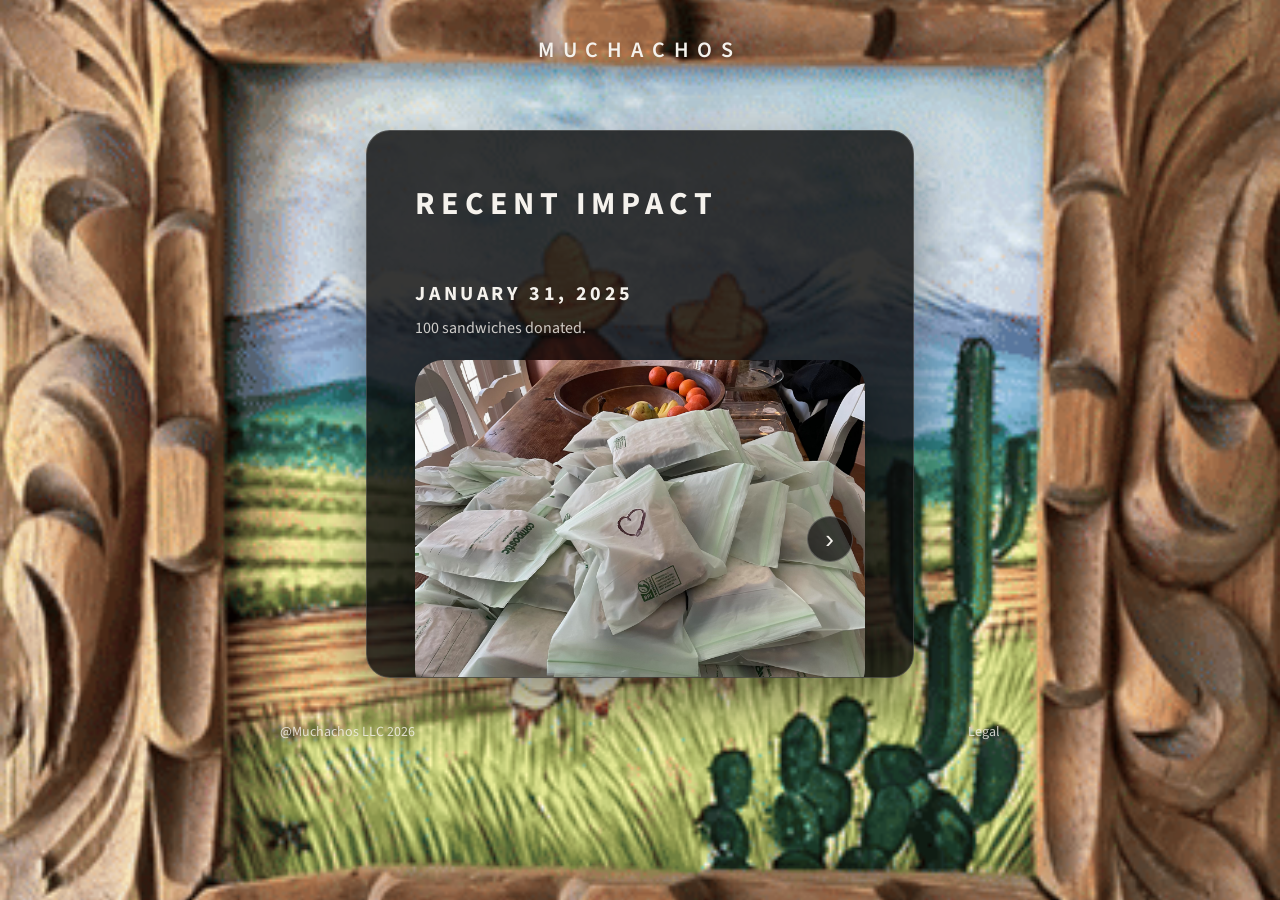
==== recent/index.html @ 5e4d5e7b "Update recent impact layout" ====
<!doctype html>
<html lang="en">
  <head>
    <meta charset="utf-8" />
    <meta name="viewport" content="width=device-width, initial-scale=1" />
    <title>Muchachos | Recent</title>
    <link rel="preconnect" href="https://fonts.googleapis.com" />
    <link rel="preconnect" href="https://fonts.gstatic.com" crossorigin />
    <link
      href="https://fonts.googleapis.com/css2?family=Source+Sans+3:wght@400;600;700&display=swap"
      rel="stylesheet"
    />
    <link rel="stylesheet" href="../styles.css" />
  </head>
  <body class="legal-page recent-page">
    <div class="page">
      <header class="site-header">
        <a class="site-title" href="../index.html">Muchachos</a>
      </header>

      <main class="content recent-content">
        <h1>Recent Impact</h1>

        <article class="recent-entry">
          <div class="recent-meta">
            <h2>January 31, 2025</h2>
            <p>100 sandwiches donated.</p>
          </div>

          <div
            class="recent-carousel"
            data-carousel
            role="region"
            aria-label="Impact photos from January 31, 2025"
          >
            <button class="carousel-btn prev" type="button" aria-label="Previous">
              &#8249;
            </button>

            <div class="carousel-viewport">
              <div class="carousel-track">
                <figure class="carousel-slide is-active">
                  <img
                    src="../public/recent/recent-01.png"
                    alt="Packaged sandwiches stacked on a dining table."
                    loading="lazy"
                  />
                </figure>
                <figure class="carousel-slide">
                  <img
                    src="../public/recent/recent-02.png"
                    alt="More packaged sandwiches piled on a dining table."
                    loading="lazy"
                  />
                </figure>
                <figure class="carousel-slide">
                  <img
                    src="../public/recent/recent-03.png"
                    alt="A kitchen with sandwiches being prepared."
                    loading="lazy"
                  />
                </figure>
                <figure class="carousel-slide">
                  <img
                    src="../public/recent/recent-04.png"
                    alt="A storage bin filled with packaged sandwiches."
                    loading="lazy"
                  />
                </figure>
              </div>
            </div>

            <button class="carousel-btn next" type="button" aria-label="Next">
              &#8250;
            </button>

            <div class="carousel-dots" role="tablist" aria-label="Slides">
              <button class="carousel-dot is-active" type="button" aria-label="Slide 1"></button>
              <button class="carousel-dot" type="button" aria-label="Slide 2"></button>
              <button class="carousel-dot" type="button" aria-label="Slide 3"></button>
              <button class="carousel-dot" type="button" aria-label="Slide 4"></button>
            </div>
          </div>
        </article>
      </main>

      <footer class="site-footer">
        <span class="footer-left">@Muchachos LLC 2026</span>
        <span></span>
        <a class="footer-right" href="../legal.html">Legal</a>
      </footer>
    </div>

    <script>
      const carousels = document.querySelectorAll("[data-carousel]");

      carousels.forEach((carousel) => {
        const track = carousel.querySelector(".carousel-track");
        const slides = Array.from(carousel.querySelectorAll(".carousel-slide"));
        const dots = Array.from(carousel.querySelectorAll(".carousel-dot"));
        const prev = carousel.querySelector(".carousel-btn.prev");
        const next = carousel.querySelector(".carousel-btn.next");
        let index = 0;

        const update = () => {
          track.style.transform = `translateX(-${index * 100}%)`;
          slides.forEach((slide, i) => {
            slide.classList.toggle("is-active", i === index);
            slide.setAttribute("aria-hidden", i === index ? "false" : "true");
          });
          dots.forEach((dot, i) => {
            dot.classList.toggle("is-active", i === index);
          });
        };

        const goTo = (nextIndex) => {
          index = (nextIndex + slides.length) % slides.length;
          update();
        };

        prev.addEventListener("click", () => goTo(index - 1));
        next.addEventListener("click", () => goTo(index + 1));
        dots.forEach((dot, dotIndex) => {
          dot.addEventListener("click", () => goTo(dotIndex));
        });

        update();
      });
    </script>
  </body>
</html>
---- styles.css ----
:root {
  --bg: #111111;
  --text: #f5f2ed;
  --text-muted: rgba(245, 242, 237, 0.82);
  --overlay: rgba(0, 0, 0, 0.28);
  --frame-ratio: 1 / 1;
  --frame-max: 720px;
  --frame-inset: 12%;
  --frame-inset-ratio: 0.12;
  --frame-size: min(84vw, var(--frame-max), calc(100vh - 160px));
  --overlay-scale: calc(1 - (var(--frame-inset-ratio) * 2));
  --overlay-size: calc(var(--frame-size) * var(--overlay-scale));
  --frame-radius: 10%;
  --card: rgba(10, 10, 10, 0.92);
  --border: rgba(245, 242, 237, 0.18);
}

* {
  box-sizing: border-box;
}

body {
  margin: 0;
  min-height: 100vh;
  display: flex;
  flex-direction: column;
  align-items: center;
  justify-content: center;
  background-image: url("public/background.gif");
  background-size: cover;
  background-position: center;
  background-repeat: no-repeat;
  color: var(--text);
  font-family: "Source Sans 3", "Noto Sans", sans-serif;
  overflow: hidden;
}

.legal-page {
  justify-content: flex-start;
  overflow: auto;
}

.site-header {
  position: fixed;
  top: clamp(16px, 3vw, 28px);
  left: 50%;
  transform: translateX(-50%);
  font-size: clamp(16px, 2.6vw, 22px);
  letter-spacing: 0.4em;
  text-transform: uppercase;
  color: var(--text);
  font-weight: 600;
  z-index: 2;
  text-align: center;
  pointer-events: auto;
  text-shadow: 0 1px 6px rgba(0, 0, 0, 0.35);
}

.site-header a {
  color: inherit;
  text-decoration: none;
  display: inline-flex;
  align-items: center;
  justify-content: center;
  padding: 6px 10px;
}

.frame-container {
  position: relative;
  display: flex;
  align-items: center;
  justify-content: center;
  width: var(--frame-size);
  aspect-ratio: var(--frame-ratio);
  max-height: var(--frame-size);
}

.frame-image {
  width: 100%;
  height: auto;
  display: block;
  pointer-events: none;
  user-select: none;
}

.image-mask {
  position: absolute;
  inset: var(--frame-inset);
  overflow: hidden;
  border-radius: var(--frame-radius);
  display: flex;
}

.inner-image {
  width: 100%;
  height: 100%;
  object-fit: cover;
  display: block;
}

.text-overlay {
  position: absolute;
  inset: 0;
  display: flex;
  flex-direction: column;
  justify-content: center;
  align-items: center;
  padding: clamp(28px, 5vw, 48px);
  text-align: center;
  background: var(--overlay);
  backdrop-filter: blur(2px);
  gap: clamp(6px, 1.8vw, 12px);
}

.text-overlay h1 {
  margin: 0;
  font-size: clamp(20px, 3.2vw, 32px);
  font-weight: 700;
  color: var(--text);
  text-shadow: 0 1px 6px rgba(0, 0, 0, 0.35);
}

.text-overlay p {
  margin: 0;
  font-size: clamp(13px, 2.1vw, 17px);
  line-height: 1.5;
  color: var(--text-muted);
  text-shadow: 0 1px 6px rgba(0, 0, 0, 0.3);
}

.text-overlay .cta {
  font-weight: 600;
  color: var(--text);
  text-shadow: 0 1px 6px rgba(0, 0, 0, 0.35);
}

.contact-button {
  margin-top: 8px;
  padding: 12px 30px;
  border-radius: 999px;
  background: var(--text);
  color: #14110c;
  font-size: clamp(14px, 2.2vw, 18px);
  font-weight: 700;
  text-decoration: none;
  text-transform: uppercase;
  letter-spacing: 0.2em;
  transition: transform 0.2s ease, box-shadow 0.2s ease;
  box-shadow: 0 16px 30px rgba(0, 0, 0, 0.32);
}

.contact-button:hover,
.contact-button:focus-visible {
  transform: translateY(-2px);
  box-shadow: 0 20px 36px rgba(0, 0, 0, 0.4);
}

.recent-link {
  margin-top: 10px;
  font-size: clamp(12px, 1.9vw, 14px);
  letter-spacing: 0.08em;
  color: var(--text);
  text-decoration: none;
  text-underline-offset: 4px;
  opacity: 0.85;
  transition: opacity 0.2s ease, transform 0.2s ease;
  display: inline-flex;
  align-items: center;
  gap: 6px;
}

.recent-link:hover,
.recent-link:focus-visible {
  opacity: 1;
  text-decoration: underline;
  transform: translateY(-1px);
}

.site-footer {
  display: flex;
  justify-content: space-between;
  width: var(--frame-size);
  padding: 24px 0 28px;
  font-size: 14px;
  color: var(--text-muted);
  text-shadow: 0 1px 6px rgba(0, 0, 0, 0.35);
}

.site-footer.impact-footer {
  flex-direction: column;
  align-items: stretch;
  gap: 18px;
}

.footer-meta {
  display: flex;
  align-items: center;
  justify-content: space-between;
  gap: 12px;
}

.impact {
  display: grid;
  gap: 12px;
}

.impact-title {
  margin: 0;
  font-size: 12px;
  text-transform: uppercase;
  letter-spacing: 0.32em;
  color: var(--text);
}

.impact-list {
  list-style: none;
  margin: 0;
  padding: 0;
  display: grid;
  gap: 16px;
}

.impact-item {
  border: 1px solid var(--border);
  border-radius: 18px;
  padding: 14px;
  background: rgba(12, 12, 12, 0.7);
  box-shadow: 0 18px 38px rgba(0, 0, 0, 0.35);
}

.impact-meta {
  display: flex;
  flex-direction: column;
  gap: 6px;
  margin-bottom: 12px;
}

.impact-date {
  font-size: 12px;
  text-transform: uppercase;
  letter-spacing: 0.18em;
  color: var(--text-muted);
}

.impact-description {
  font-size: 15px;
  color: var(--text);
}

.impact-carousel {
  overflow-x: auto;
  scroll-snap-type: x mandatory;
  -webkit-overflow-scrolling: touch;
}

.impact-track {
  display: grid;
  grid-auto-flow: column;
  grid-auto-columns: clamp(200px, 38vw, 320px);
  gap: 12px;
  padding-bottom: 4px;
}

.impact-track img {
  width: 100%;
  height: 100%;
  aspect-ratio: 4 / 3;
  object-fit: cover;
  border-radius: 14px;
  border: 1px solid rgba(255, 255, 255, 0.12);
  scroll-snap-align: start;
  box-shadow: 0 12px 24px rgba(0, 0, 0, 0.35);
}

.footer-right {
  color: inherit;
}

.site-footer a.footer-right {
  text-decoration: none;
  text-underline-offset: 4px;
}

.site-footer a.footer-right:hover,
.site-footer a.footer-right:focus-visible {
  text-decoration: underline;
}

.modal {
  position: fixed;
  inset: 0;
  display: flex;
  align-items: center;
  justify-content: center;
  opacity: 0;
  pointer-events: none;
  transition: opacity 0.2s ease;
  z-index: 4;
}

.modal:target {
  opacity: 1;
  pointer-events: auto;
}

.modal-backdrop {
  position: absolute;
  inset: 0;
  background: rgba(0, 0, 0, 0.65);
}

.modal-card {
  position: relative;
  width: min(92vw, 520px);
  background: var(--card);
  border: 1px solid var(--border);
  border-radius: 20px;
  padding: clamp(20px, 4vw, 32px);
  box-shadow: 0 30px 70px rgba(0, 0, 0, 0.45);
  z-index: 1;
}

.modal-header {
  display: flex;
  align-items: center;
  justify-content: space-between;
  gap: 16px;
  margin-bottom: 18px;
}

.modal-header h2 {
  margin: 0;
  font-size: clamp(20px, 3vw, 26px);
  letter-spacing: 0.08em;
  text-transform: uppercase;
}

.modal-close {
  font-size: 28px;
  text-decoration: none;
  color: var(--text);
  line-height: 1;
}

.contact-form {
  display: grid;
  gap: 14px;
}

.contact-form label {
  display: grid;
  gap: 6px;
  font-size: 13px;
  letter-spacing: 0.08em;
  text-transform: uppercase;
  color: var(--text-muted);
}

.contact-form input,
.contact-form textarea {
  width: 100%;
  border-radius: 12px;
  border: 1px solid var(--border);
  background: rgba(255, 255, 255, 0.04);
  color: var(--text);
  padding: 10px 12px;
  font-size: 15px;
  font-family: inherit;
}

.contact-form textarea {
  resize: vertical;
}

.contact-form button {
  margin-top: 6px;
  padding: 12px 18px;
  border-radius: 999px;
  border: none;
  background: var(--text);
  color: #14110c;
  font-size: 14px;
  font-weight: 700;
  text-transform: uppercase;
  letter-spacing: 0.18em;
  cursor: pointer;
}

@media (max-width: 640px) {
  :root {
    --frame-size: min(92vw, calc(100vh - 140px));
  }

  .frame-container {
    width: var(--frame-size);
  }

  .site-footer {
    width: var(--frame-size);
  }
}

@media (max-height: 760px) {
  .text-overlay {
    padding: clamp(20px, 4vw, 32px);
  }

  .text-overlay h1 {
    font-size: clamp(18px, 3vw, 28px);
  }

  .text-overlay p {
    font-size: clamp(12px, 2vw, 16px);
    line-height: 1.4;
  }

  .contact-button {
    padding: 10px 24px;
    font-size: clamp(13px, 2vw, 16px);
    letter-spacing: 0.16em;
  }
}

@media (max-width: 360px), (max-height: 600px) {
  :root {
    --frame-size: min(94vw, var(--frame-max), calc(100vh - 120px));
    --frame-inset: 10%;
    --frame-inset-ratio: 0.1;
  }

  .site-header {
    letter-spacing: 0.28em;
    font-size: 14px;
  }

  .text-overlay {
    gap: 4px;
    padding: 14px;
  }

  .text-overlay h1 {
    font-size: 17px;
  }

  .text-overlay p {
    font-size: 11px;
    line-height: 1.3;
  }

  .contact-button {
    padding: 8px 16px;
    font-size: 11px;
    letter-spacing: 0.1em;
  }

  .recent-link {
    font-size: 11px;
  }

  .recent-page .content {
    padding: 14px;
  }

  .site-footer {
    font-size: 11px;
    padding: 12px 0 16px;
  }
}

.bg {
  position: fixed;
  inset: 0;
  background-image: url("public/background.gif");
  background-size: cover;
  background-position: center;
  filter: blur(2px) saturate(0.85);
  transform: scale(1.02);
  z-index: -2;
}

.page {
  position: relative;
  min-height: 100vh;
  width: min(92vw, 960px);
  margin: 0 auto;
  padding: clamp(28px, 6vw, 48px) 0 clamp(44px, 10vw, 84px);
  z-index: 0;
}

.page .site-footer {
  width: 100%;
}

.site-title {
  margin: 0 0 12px;
  text-align: center;
  letter-spacing: 0.4em;
  text-transform: uppercase;
  font-size: clamp(16px, 2.6vw, 22px);
  color: var(--text);
  text-decoration: none;
  text-shadow: 0 1px 6px rgba(0, 0, 0, 0.35);
}

.content {
  background: rgba(12, 12, 12, 0.82);
  border: 1px solid var(--border);
  border-radius: 24px;
  padding: clamp(22px, 5vw, 40px);
  box-shadow: 0 24px 60px rgba(0, 0, 0, 0.45);
  line-height: 1.6;
  margin-bottom: clamp(18px, 5vw, 32px);
}

.content h1 {
  margin-top: 0;
  text-transform: uppercase;
  letter-spacing: 0.18em;
}

.content p {
  color: var(--text-muted);
  text-shadow: 0 1px 6px rgba(0, 0, 0, 0.25);
}

.recent-content {
  display: grid;
  gap: 26px;
}

.recent-page {
  justify-content: center;
  overflow: hidden;
}

.recent-page .page {
  width: var(--frame-size);
  min-height: auto;
  padding: 0;
  margin: 0;
  display: flex;
  flex-direction: column;
  align-items: center;
  gap: 20px;
}

.recent-page .content {
  width: var(--overlay-size);
  height: var(--overlay-size);
  margin-bottom: 0;
  padding: clamp(28px, 5vw, 48px);
  overflow: hidden;
  display: flex;
  flex-direction: column;
}

.recent-entry {
  display: grid;
  gap: 18px;
}

.recent-meta {
  display: grid;
  gap: 6px;
}

.recent-meta h2 {
  margin: 0;
  font-size: clamp(16px, 2.4vw, 20px);
  letter-spacing: 0.18em;
  text-transform: uppercase;
  color: var(--text);
}

.recent-meta p {
  margin: 0;
  color: var(--text-muted);
}

.recent-carousel {
  position: relative;
  display: grid;
  justify-items: center;
  gap: 14px;
}

.carousel-viewport {
  width: 100%;
  overflow: hidden;
  border-radius: 28px;
  background: rgba(0, 0, 0, 0.25);
  box-shadow: 0 24px 50px rgba(0, 0, 0, 0.4);
}

.carousel-track {
  display: grid;
  grid-auto-flow: column;
  grid-auto-columns: 100%;
  transition: transform 0.35s ease;
}

.carousel-slide {
  margin: 0;
}

.carousel-slide img {
  width: 100%;
  height: 100%;
  aspect-ratio: 4 / 3;
  object-fit: cover;
  display: block;
}

.carousel-btn {
  position: absolute;
  top: 50%;
  transform: translateY(-50%);
  width: 46px;
  height: 46px;
  border-radius: 50%;
  border: 1px solid rgba(255, 255, 255, 0.22);
  background: rgba(10, 10, 10, 0.7);
  color: var(--text);
  font-size: 26px;
  line-height: 1;
  cursor: pointer;
  display: grid;
  place-items: center;
  transition: transform 0.2s ease, background 0.2s ease;
}

.carousel-btn:hover,
.carousel-btn:focus-visible {
  transform: translateY(-50%) scale(1.04);
  background: rgba(10, 10, 10, 0.85);
}

.carousel-btn.prev {
  left: 12px;
}

.carousel-btn.next {
  right: 12px;
}

.carousel-dots {
  display: flex;
  align-items: center;
  justify-content: center;
  gap: 8px;
}

.carousel-dot {
  width: 8px;
  height: 8px;
  border-radius: 999px;
  border: none;
  background: rgba(245, 242, 237, 0.35);
  cursor: pointer;
  padding: 0;
}

.carousel-dot.is-active {
  background: var(--text);
}

.content strong {
  color: var(--text);
}

.footer-link {
  color: var(--text);
  text-decoration: none;
}

@media (max-height: 520px) {
  :root {
    --frame-size: min(94vw, var(--frame-max), calc(100vh - 80px));
    --frame-inset: 8%;
    --frame-inset-ratio: 0.08;
  }

  .site-header {
    top: 10px;
    font-size: 14px;
    letter-spacing: 0.28em;
  }

  .text-overlay {
    padding: 14px;
    gap: 4px;
  }

  .text-overlay h1 {
    font-size: 16px;
  }

  .text-overlay p {
    font-size: 11px;
    line-height: 1.3;
  }

  .contact-button {
    padding: 8px 18px;
    font-size: 11px;
    letter-spacing: 0.12em;
  }

  .recent-link {
    font-size: 11px;
  }

  .site-footer {
    padding: 12px 0 16px;
    font-size: 11px;
  }

  .recent-page .content {
    padding: 16px;
  }

  .recent-meta h2 {
    font-size: 13px;
    letter-spacing: 0.12em;
  }

  .carousel-viewport {
    border-radius: 18px;
  }

  .carousel-btn {
    width: 36px;
    height: 36px;
    font-size: 20px;
  }
}

@media (max-width: 720px) {
  .page {
    width: min(92vw, 720px);
    padding: clamp(20px, 6vw, 36px) 0;
  }

  .content {
    border-radius: 18px;
    padding: clamp(18px, 5vw, 28px);
  }

  .content h1 {
    font-size: clamp(20px, 6vw, 28px);
    letter-spacing: 0.12em;
  }

  .site-footer {
    flex-direction: column;
    align-items: center;
    gap: 8px;
  }

  .site-footer.impact-footer {
    align-items: stretch;
    gap: 16px;
  }

  .footer-meta {
    flex-direction: column;
  }
}
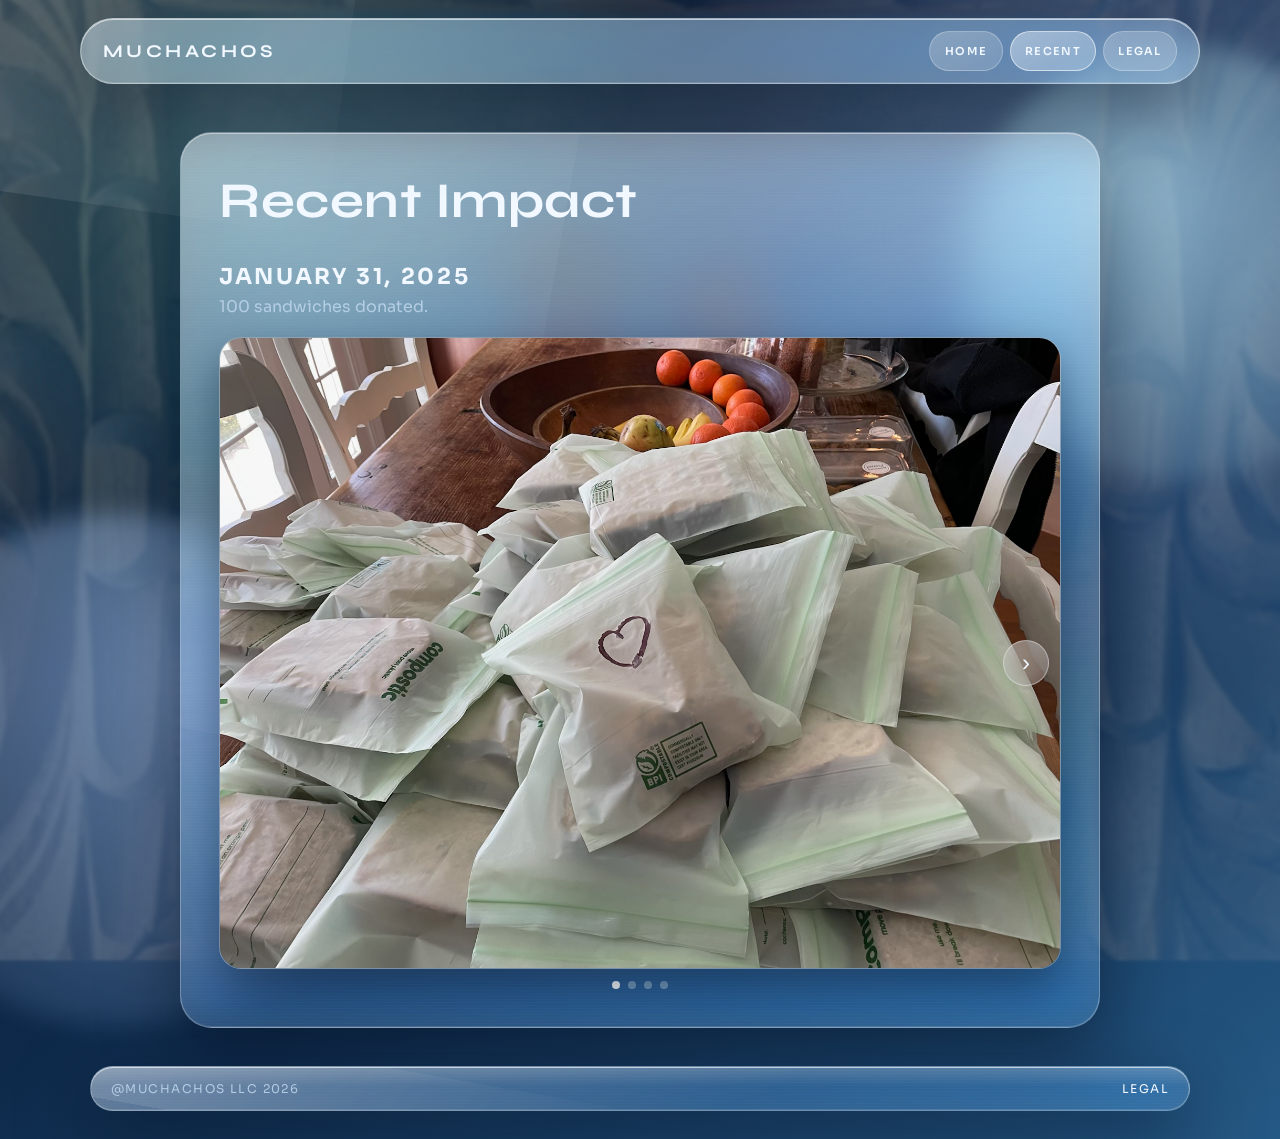
==== commit 79abda3e: "Refine liquid glass UI with mobile polish and interaction effects" ====
--- a/recent/index.html
+++ b/recent/index.html
@@ -7,18 +7,25 @@
     <link rel="preconnect" href="https://fonts.googleapis.com" />
     <link rel="preconnect" href="https://fonts.gstatic.com" crossorigin />
     <link
-      href="https://fonts.googleapis.com/css2?family=Source+Sans+3:wght@400;600;700&display=swap"
+      href="https://fonts.googleapis.com/css2?family=Sora:wght@400;500;600;700&family=Syne:wght@500;700;800&display=swap"
       rel="stylesheet"
     />
     <link rel="stylesheet" href="../styles.css" />
   </head>
-  <body class="legal-page recent-page">
-    <div class="page">
-      <header class="site-header">
-        <a class="site-title" href="../index.html">Muchachos</a>
-      </header>
+  <body class="recent-page">
+    <div class="bg" aria-hidden="true"></div>
 
-      <main class="content recent-content">
+    <header class="site-header" aria-label="Primary navigation">
+      <a class="brand" href="../index.html">Muchachos</a>
+      <nav class="nav-links" aria-label="Site links">
+        <a href="../index.html">Home</a>
+        <a href="./" aria-current="page">Recent</a>
+        <a href="../legal.html">Legal</a>
+      </nav>
+    </header>
+
+    <main class="page recent-shell">
+      <section class="glass-panel content-panel recent-content" data-reveal>
         <h1>Recent Impact</h1>
 
         <article class="recent-entry">
@@ -37,7 +44,7 @@
               &#8249;
             </button>
 
-            <div class="carousel-viewport">
+            <div class="carousel-viewport" tabindex="0" aria-label="Recent impact photos" data-tilt>
               <div class="carousel-track">
                 <figure class="carousel-slide is-active">
                   <img
@@ -82,24 +89,27 @@
             </div>
           </div>
         </article>
-      </main>
+      </section>
+    </main>
 
-      <footer class="site-footer">
-        <span class="footer-left">@Muchachos LLC 2026</span>
-        <span></span>
-        <a class="footer-right" href="../legal.html">Legal</a>
-      </footer>
-    </div>
+    <footer class="site-footer glass-panel" data-reveal>
+      <span class="footer-left">@Muchachos LLC 2026</span>
+      <a class="footer-right" href="../legal.html">Legal</a>
+    </footer>
 
+    <script src="../app.js" defer></script>
     <script>
       const carousels = document.querySelectorAll("[data-carousel]");
 
       carousels.forEach((carousel) => {
         const track = carousel.querySelector(".carousel-track");
+        const viewport = carousel.querySelector(".carousel-viewport");
         const slides = Array.from(carousel.querySelectorAll(".carousel-slide"));
         const dots = Array.from(carousel.querySelectorAll(".carousel-dot"));
         const prev = carousel.querySelector(".carousel-btn.prev");
         const next = carousel.querySelector(".carousel-btn.next");
+        let pointerStartX = 0;
+        let pointerDeltaX = 0;
         let index = 0;
 
         const update = () => {
@@ -110,6 +120,7 @@
           });
           dots.forEach((dot, i) => {
             dot.classList.toggle("is-active", i === index);
+            dot.setAttribute("aria-current", i === index ? "true" : "false");
           });
         };
 
@@ -124,6 +135,42 @@
           dot.addEventListener("click", () => goTo(dotIndex));
         });
 
+        viewport.addEventListener("keydown", (event) => {
+          if (event.key === "ArrowLeft") {
+            event.preventDefault();
+            goTo(index - 1);
+          } else if (event.key === "ArrowRight") {
+            event.preventDefault();
+            goTo(index + 1);
+          }
+        });
+
+        viewport.addEventListener("pointerdown", (event) => {
+          pointerStartX = event.clientX;
+          pointerDeltaX = 0;
+          viewport.setPointerCapture(event.pointerId);
+        });
+
+        viewport.addEventListener("pointermove", (event) => {
+          pointerDeltaX = event.clientX - pointerStartX;
+        });
+
+        viewport.addEventListener("pointerup", (event) => {
+          if (viewport.hasPointerCapture(event.pointerId)) {
+            viewport.releasePointerCapture(event.pointerId);
+          }
+          if (Math.abs(pointerDeltaX) < 36) return;
+          if (pointerDeltaX > 0) {
+            goTo(index - 1);
+          } else {
+            goTo(index + 1);
+          }
+        });
+
+        viewport.addEventListener("pointercancel", () => {
+          pointerDeltaX = 0;
+        });
+
         update();
       });
     </script>
--- a/styles.css
+++ b/styles.css
@@ -1,602 +1,557 @@
 :root {
-  --bg: #111111;
-  --text: #f5f2ed;
-  --text-muted: rgba(245, 242, 237, 0.82);
-  --overlay: rgba(0, 0, 0, 0.28);
-  --frame-ratio: 1 / 1;
-  --frame-max: 720px;
-  --frame-inset: 12%;
-  --frame-inset-ratio: 0.12;
-  --frame-size: min(84vw, var(--frame-max), calc(100vh - 160px));
-  --overlay-scale: calc(1 - (var(--frame-inset-ratio) * 2));
-  --overlay-size: calc(var(--frame-size) * var(--overlay-scale));
-  --frame-radius: 10%;
-  --card: rgba(10, 10, 10, 0.92);
-  --border: rgba(245, 242, 237, 0.18);
-}
-
-* {
+  --bg-deep: #040f22;
+  --bg-mid: #0a1e3f;
+  --bg-soft: #1f4b7e;
+  --text: #f2f8ff;
+  --text-muted: rgba(224, 239, 255, 0.9);
+  --text-soft: rgba(189, 212, 234, 0.9);
+  --line-soft: rgba(255, 255, 255, 0.27);
+  --line-strong: rgba(255, 255, 255, 0.42);
+  --glass-fill: rgba(184, 219, 255, 0.14);
+  --glass-fill-strong: rgba(203, 232, 255, 0.25);
+  --glass-shadow: 0 24px 72px rgba(1, 8, 24, 0.5);
+  --glass-inset: inset 0 1px 0 rgba(255, 255, 255, 0.62), inset 0 -1px 0 rgba(255, 255, 255, 0.12);
+  --blur: 26px;
+  --radius-xl: 32px;
+  --radius-lg: 22px;
+  --radius-md: 14px;
+  --safe-top: max(env(safe-area-inset-top), 0px);
+  --safe-bottom: max(env(safe-area-inset-bottom), 0px);
+  --header-width: min(95vw, 1120px);
+  --page-width: min(95vw, 1100px);
+  --scroll-progress: 0;
+}
+
+*,
+*::before,
+*::after {
   box-sizing: border-box;
+}
+
+html,
+body {
+  min-height: 100%;
 }
 
 body {
   margin: 0;
-  min-height: 100vh;
+  position: relative;
+  overflow-x: hidden;
+  color: var(--text);
+  font-family: "Sora", "Avenir Next", "Segoe UI", sans-serif;
+  background:
+    radial-gradient(circle at 15% 12%, rgba(121, 193, 255, 0.33), transparent 35%),
+    radial-gradient(circle at 83% 12%, rgba(113, 235, 219, 0.26), transparent 30%),
+    radial-gradient(circle at 53% 90%, rgba(112, 132, 255, 0.26), transparent 42%),
+    linear-gradient(140deg, var(--bg-deep), var(--bg-mid) 58%, var(--bg-soft));
+}
+
+body.home-page,
+body.legal-page,
+body.recent-page {
   display: flex;
   flex-direction: column;
   align-items: center;
-  justify-content: center;
+}
+
+body.legal-page {
+  background:
+    radial-gradient(circle at 20% 10%, rgba(120, 203, 255, 0.27), transparent 34%),
+    radial-gradient(circle at 84% 84%, rgba(129, 154, 255, 0.22), transparent 40%),
+    linear-gradient(145deg, #071025, #102a4c 56%, #2a4f7d);
+}
+
+body.recent-page {
+  background:
+    radial-gradient(circle at 18% 14%, rgba(109, 229, 212, 0.25), transparent 36%),
+    radial-gradient(circle at 88% 16%, rgba(141, 190, 255, 0.33), transparent 34%),
+    linear-gradient(146deg, #031024, #0e2a4b 54%, #255985);
+}
+
+body::before,
+body::after {
+  content: "";
+  position: fixed;
+  border-radius: 50%;
+  pointer-events: none;
+  z-index: -4;
+  filter: blur(12px);
+}
+
+body::before {
+  width: clamp(240px, 34vw, 480px);
+  height: clamp(240px, 34vw, 480px);
+  right: -9vw;
+  top: 5vh;
+  background: radial-gradient(circle at 35% 35%, rgba(194, 243, 255, 0.57), rgba(83, 166, 255, 0));
+  animation: orb-float-a 15s ease-in-out infinite;
+}
+
+body::after {
+  width: clamp(280px, 40vw, 560px);
+  height: clamp(280px, 40vw, 560px);
+  left: -11vw;
+  bottom: -14vh;
+  background: radial-gradient(circle at 62% 30%, rgba(169, 206, 255, 0.53), rgba(94, 137, 255, 0));
+  animation: orb-float-b 19s ease-in-out infinite;
+}
+
+.bg {
+  position: fixed;
+  inset: -4%;
   background-image: url("public/background.gif");
   background-size: cover;
   background-position: center;
-  background-repeat: no-repeat;
-  color: var(--text);
-  font-family: "Source Sans 3", "Noto Sans", sans-serif;
-  overflow: hidden;
-}
-
-.legal-page {
-  justify-content: flex-start;
-  overflow: auto;
+  opacity: 0.18;
+  mix-blend-mode: screen;
+  filter: saturate(1.1) contrast(1.04) blur(1px);
+  transform: scale(1.05);
+  z-index: -5;
 }
 
 .site-header {
   position: fixed;
-  top: clamp(16px, 3vw, 28px);
+  top: calc(var(--safe-top) + clamp(8px, 2.2vw, 18px));
   left: 50%;
   transform: translateX(-50%);
-  font-size: clamp(16px, 2.6vw, 22px);
-  letter-spacing: 0.4em;
+  width: var(--header-width);
+  display: flex;
+  align-items: center;
+  justify-content: space-between;
+  gap: clamp(8px, 1.8vw, 14px);
+  padding: clamp(8px, 1.5vw, 12px) clamp(11px, 1.9vw, 22px);
+  border-radius: 999px;
+  border: 1px solid var(--line-strong);
+  background:
+    linear-gradient(145deg, rgba(255, 255, 255, 0.32), rgba(255, 255, 255, 0.12)),
+    var(--glass-fill);
+  box-shadow: var(--glass-shadow), var(--glass-inset);
+  backdrop-filter: blur(calc(var(--blur) + 3px)) saturate(180%);
+  -webkit-backdrop-filter: blur(calc(var(--blur) + 3px)) saturate(180%);
+  z-index: 80;
+  isolation: isolate;
+  transition: box-shadow 0.35s ease, transform 0.35s ease, background 0.35s ease, border-color 0.35s ease;
+}
+
+.site-header.is-scrolled {
+  border-color: rgba(255, 255, 255, 0.5);
+  background:
+    linear-gradient(145deg, rgba(255, 255, 255, 0.39), rgba(255, 255, 255, 0.14)),
+    rgba(169, 211, 255, 0.2);
+  box-shadow: 0 26px 70px rgba(2, 8, 24, 0.56), var(--glass-inset);
+  transform: translateX(-50%) translateY(-1px) scale(0.996);
+}
+
+.site-header::after {
+  content: "";
+  position: absolute;
+  inset: -140% 58% -140% -42%;
+  background: linear-gradient(120deg, rgba(255, 255, 255, 0.58), rgba(255, 255, 255, 0));
+  pointer-events: none;
+  opacity: 0.55;
+  z-index: 0;
+  transform: translateX(calc((var(--scroll-progress) - 0.5) * 44%)) rotate(8deg);
+  will-change: transform;
+}
+
+.site-header > * {
+  position: relative;
+  z-index: 1;
+}
+
+.brand {
+  color: var(--text);
+  text-decoration: none;
   text-transform: uppercase;
+  font-family: "Syne", "Sora", sans-serif;
+  font-size: clamp(13px, 2vw, 18px);
+  font-weight: 700;
+  letter-spacing: 0.19em;
+  white-space: nowrap;
+}
+
+.nav-links {
+  display: flex;
+  align-items: center;
+  gap: 7px;
+  flex-wrap: nowrap;
+}
+
+.nav-links a {
   color: var(--text);
+  text-decoration: none;
+  text-transform: uppercase;
+  letter-spacing: 0.12em;
+  font-size: 11px;
   font-weight: 600;
-  z-index: 2;
-  text-align: center;
-  pointer-events: auto;
-  text-shadow: 0 1px 6px rgba(0, 0, 0, 0.35);
-}
-
-.site-header a {
-  color: inherit;
-  text-decoration: none;
+  min-height: 40px;
+  min-width: 74px;
   display: inline-flex;
   align-items: center;
   justify-content: center;
-  padding: 6px 10px;
-}
-
-.frame-container {
+  padding: 0 14px;
+  border-radius: 999px;
+  border: 1px solid rgba(255, 255, 255, 0.26);
+  background:
+    linear-gradient(150deg, rgba(255, 255, 255, 0.18), rgba(255, 255, 255, 0.06)),
+    rgba(255, 255, 255, 0.08);
+  transition: transform 0.24s ease, border-color 0.24s ease, background 0.24s ease;
+}
+
+.nav-links a[aria-current="page"] {
+  border-color: rgba(255, 255, 255, 0.54);
+  background:
+    linear-gradient(150deg, rgba(255, 255, 255, 0.34), rgba(255, 255, 255, 0.11)),
+    rgba(201, 226, 255, 0.18);
+}
+
+.nav-links a:hover,
+.nav-links a:focus-visible {
+  transform: translateY(-1px);
+  border-color: rgba(255, 255, 255, 0.44);
+  background:
+    linear-gradient(150deg, rgba(255, 255, 255, 0.3), rgba(255, 255, 255, 0.09)),
+    rgba(192, 223, 255, 0.16);
+}
+
+.page {
+  width: var(--page-width);
+  padding: calc(var(--safe-top) + clamp(92px, 12.6vw, 132px)) 0 clamp(20px, 4vw, 38px);
+}
+
+.home-shell,
+.legal-shell,
+.recent-shell {
+  display: flex;
+  justify-content: center;
+}
+
+.glass-panel {
   position: relative;
+  overflow: hidden;
+  border-radius: var(--radius-xl);
+  border: 1px solid var(--line-soft);
+  background:
+    linear-gradient(157deg, rgba(255, 255, 255, 0.31), rgba(255, 255, 255, 0.06) 61%),
+    var(--glass-fill);
+  box-shadow: var(--glass-shadow), var(--glass-inset);
+  backdrop-filter: blur(var(--blur)) saturate(174%);
+  -webkit-backdrop-filter: blur(var(--blur)) saturate(174%);
+}
+
+.glass-panel::before {
+  content: "";
+  position: absolute;
+  inset: 0;
+  pointer-events: none;
+  background:
+    linear-gradient(180deg, rgba(255, 255, 255, 0.34), rgba(255, 255, 255, 0) 44%),
+    repeating-linear-gradient(
+      0deg,
+      rgba(255, 255, 255, 0.03) 0px,
+      rgba(255, 255, 255, 0.03) 1px,
+      rgba(255, 255, 255, 0) 1px,
+      rgba(255, 255, 255, 0) 3px
+    );
+  mix-blend-mode: soft-light;
+  opacity: 0.56;
+  z-index: 0;
+}
+
+.glass-panel::after {
+  content: "";
+  position: absolute;
+  inset: -120% 42% auto -38%;
+  height: 185%;
+  background: linear-gradient(120deg, rgba(255, 255, 255, 0.46), rgba(255, 255, 255, 0));
+  transform: translateX(calc((var(--scroll-progress) - 0.5) * 22%)) rotate(10deg);
+  pointer-events: none;
+  opacity: 0.48;
+  z-index: 0;
+  will-change: transform;
+}
+
+.glass-panel > * {
+  position: relative;
+  z-index: 1;
+}
+
+.hero-panel {
+  width: 100%;
+  padding: clamp(22px, 3.6vw, 42px);
+  display: grid;
+  grid-template-columns: 1.05fr 0.95fr;
+  gap: clamp(18px, 3.6vw, 40px);
+}
+
+.hero-copy {
+  display: grid;
+  align-content: center;
+  gap: 12px;
+}
+
+.eyebrow {
+  margin: 0;
+  color: var(--text-soft);
+  font-size: 12px;
+  text-transform: uppercase;
+  letter-spacing: 0.2em;
+}
+
+.hero-copy h1 {
+  margin: 0;
+  font-family: "Syne", "Sora", sans-serif;
+  font-size: clamp(34px, 7vw, 68px);
+  line-height: 0.93;
+  letter-spacing: -0.03em;
+}
+
+.hero-copy p {
+  margin: 0;
+  color: var(--text-muted);
+  font-size: clamp(14px, 1.78vw, 17px);
+  line-height: 1.58;
+  max-width: 57ch;
+}
+
+.hero-stats {
+  list-style: none;
+  margin: 6px 0 0;
+  padding: 0;
+  display: grid;
+  gap: 8px;
+  grid-template-columns: repeat(3, minmax(0, 1fr));
+}
+
+.hero-stats li {
+  min-height: 76px;
+  border-radius: var(--radius-md);
+  border: 1px solid rgba(255, 255, 255, 0.28);
+  background:
+    linear-gradient(152deg, rgba(255, 255, 255, 0.22), rgba(255, 255, 255, 0.06)),
+    rgba(175, 210, 248, 0.12);
+  padding: 11px;
+  display: grid;
+  gap: 4px;
+  align-content: center;
+}
+
+.hero-stats strong {
+  text-transform: uppercase;
+  letter-spacing: 0.08em;
+  font-size: clamp(12px, 1.45vw, 15px);
+}
+
+.hero-stats span {
+  color: var(--text-soft);
+  font-size: 11px;
+  line-height: 1.4;
+}
+
+.hero-actions {
+  margin-top: 8px;
   display: flex;
+  flex-wrap: wrap;
+  gap: 10px;
+}
+
+.btn-primary,
+.btn-secondary {
+  min-height: 44px;
+  padding: 0 18px;
+  border-radius: 999px;
+  display: inline-flex;
   align-items: center;
   justify-content: center;
-  width: var(--frame-size);
-  aspect-ratio: var(--frame-ratio);
-  max-height: var(--frame-size);
-}
-
-.frame-image {
-  width: 100%;
-  height: auto;
-  display: block;
-  pointer-events: none;
-  user-select: none;
-}
-
-.image-mask {
+  text-decoration: none;
+  text-transform: uppercase;
+  letter-spacing: 0.13em;
+  font-size: 12px;
+  font-weight: 600;
+  transition: transform 0.24s ease, box-shadow 0.24s ease, background 0.24s ease;
+}
+
+.btn-primary {
+  color: #031022;
+  background: linear-gradient(142deg, #f4fbff, #cce8ff);
+  box-shadow: 0 12px 24px rgba(159, 217, 255, 0.4);
+}
+
+.btn-secondary {
+  color: var(--text);
+  border: 1px solid rgba(255, 255, 255, 0.35);
+  background:
+    linear-gradient(152deg, rgba(255, 255, 255, 0.24), rgba(255, 255, 255, 0.08)),
+    rgba(174, 212, 255, 0.11);
+}
+
+.btn-primary:hover,
+.btn-primary:focus-visible,
+.btn-secondary:hover,
+.btn-secondary:focus-visible {
+  transform: translateY(-1px);
+  box-shadow: 0 16px 30px rgba(2, 10, 26, 0.42);
+}
+
+.hero-media {
+  position: relative;
+  min-height: clamp(330px, 36vw, 452px);
+}
+
+.media-card {
   position: absolute;
-  inset: var(--frame-inset);
+  margin: 0;
   overflow: hidden;
-  border-radius: var(--frame-radius);
-  display: flex;
-}
-
-.inner-image {
+  border-radius: var(--radius-lg);
+  border: 1px solid rgba(255, 255, 255, 0.35);
+  background: rgba(255, 255, 255, 0.08);
+  box-shadow: 0 22px 44px rgba(2, 8, 23, 0.4), inset 0 1px 0 rgba(255, 255, 255, 0.35);
+}
+
+.media-card img {
   width: 100%;
   height: 100%;
   object-fit: cover;
   display: block;
 }
 
-.text-overlay {
+.media-main {
+  inset: 8% 6% 10% 8%;
+}
+
+.media-top {
+  top: 0;
+  right: 0;
+  width: 43%;
+  aspect-ratio: 1 / 1;
+}
+
+.media-bottom {
+  left: 0;
+  bottom: 0;
+  width: 38%;
+  aspect-ratio: 1 / 1;
+}
+
+.glass-chip {
   position: absolute;
-  inset: 0;
-  display: flex;
-  flex-direction: column;
-  justify-content: center;
-  align-items: center;
-  padding: clamp(28px, 5vw, 48px);
-  text-align: center;
-  background: var(--overlay);
-  backdrop-filter: blur(2px);
-  gap: clamp(6px, 1.8vw, 12px);
-}
-
-.text-overlay h1 {
-  margin: 0;
-  font-size: clamp(20px, 3.2vw, 32px);
-  font-weight: 700;
+  right: 14px;
+  bottom: 14px;
+  z-index: 3;
+  max-width: 244px;
+  display: grid;
+  gap: 3px;
+  border-radius: 14px;
+  border: 1px solid rgba(255, 255, 255, 0.34);
+  background:
+    linear-gradient(154deg, rgba(255, 255, 255, 0.38), rgba(255, 255, 255, 0.08)),
+    var(--glass-fill-strong);
+  box-shadow: 0 14px 30px rgba(3, 10, 26, 0.35);
+  padding: 11px 14px;
+  backdrop-filter: blur(20px) saturate(172%);
+  -webkit-backdrop-filter: blur(20px) saturate(172%);
+}
+
+.glass-chip strong {
+  font-size: 13px;
+  text-transform: uppercase;
+  letter-spacing: 0.11em;
+}
+
+.glass-chip span {
+  font-size: 11px;
+  color: var(--text-soft);
+}
+
+.content-panel {
+  width: min(100%, 920px);
+  padding: clamp(22px, 4vw, 38px);
+}
+
+.content-panel h1 {
+  margin: 0 0 12px;
+  font-family: "Syne", "Sora", sans-serif;
+  font-size: clamp(30px, 5vw, 50px);
+  letter-spacing: 0.01em;
+}
+
+.content-panel p {
+  margin: 0 0 12px;
+  color: var(--text-muted);
+  line-height: 1.66;
+}
+
+.content-panel .lede {
+  color: #f8fdff;
+  font-size: clamp(15px, 2.2vw, 18px);
+  line-height: 1.56;
+  max-width: 62ch;
+}
+
+.content-panel p:last-child {
+  margin-bottom: 0;
+}
+
+.content-panel strong {
   color: var(--text);
-  text-shadow: 0 1px 6px rgba(0, 0, 0, 0.35);
-}
-
-.text-overlay p {
-  margin: 0;
-  font-size: clamp(13px, 2.1vw, 17px);
-  line-height: 1.5;
-  color: var(--text-muted);
-  text-shadow: 0 1px 6px rgba(0, 0, 0, 0.3);
-}
-
-.text-overlay .cta {
   font-weight: 600;
+}
+
+.footer-link {
   color: var(--text);
-  text-shadow: 0 1px 6px rgba(0, 0, 0, 0.35);
-}
-
-.contact-button {
-  margin-top: 8px;
-  padding: 12px 30px;
-  border-radius: 999px;
-  background: var(--text);
-  color: #14110c;
-  font-size: clamp(14px, 2.2vw, 18px);
-  font-weight: 700;
-  text-decoration: none;
-  text-transform: uppercase;
-  letter-spacing: 0.2em;
-  transition: transform 0.2s ease, box-shadow 0.2s ease;
-  box-shadow: 0 16px 30px rgba(0, 0, 0, 0.32);
-}
-
-.contact-button:hover,
-.contact-button:focus-visible {
-  transform: translateY(-2px);
-  box-shadow: 0 20px 36px rgba(0, 0, 0, 0.4);
-}
-
-.recent-link {
-  margin-top: 10px;
-  font-size: clamp(12px, 1.9vw, 14px);
-  letter-spacing: 0.08em;
-  color: var(--text);
-  text-decoration: none;
   text-underline-offset: 4px;
-  opacity: 0.85;
-  transition: opacity 0.2s ease, transform 0.2s ease;
-  display: inline-flex;
-  align-items: center;
-  gap: 6px;
-}
-
-.recent-link:hover,
-.recent-link:focus-visible {
-  opacity: 1;
-  text-decoration: underline;
-  transform: translateY(-1px);
-}
-
-.site-footer {
-  display: flex;
-  justify-content: space-between;
-  width: var(--frame-size);
-  padding: 24px 0 28px;
-  font-size: 14px;
-  color: var(--text-muted);
-  text-shadow: 0 1px 6px rgba(0, 0, 0, 0.35);
-}
-
-.site-footer.impact-footer {
-  flex-direction: column;
-  align-items: stretch;
-  gap: 18px;
-}
-
-.footer-meta {
-  display: flex;
-  align-items: center;
-  justify-content: space-between;
-  gap: 12px;
-}
-
-.impact {
-  display: grid;
-  gap: 12px;
-}
-
-.impact-title {
-  margin: 0;
-  font-size: 12px;
-  text-transform: uppercase;
-  letter-spacing: 0.32em;
-  color: var(--text);
-}
-
-.impact-list {
-  list-style: none;
-  margin: 0;
-  padding: 0;
+}
+
+.recent-content {
+  display: grid;
+  gap: 20px;
+}
+
+.recent-entry {
   display: grid;
   gap: 16px;
 }
 
-.impact-item {
-  border: 1px solid var(--border);
-  border-radius: 18px;
-  padding: 14px;
-  background: rgba(12, 12, 12, 0.7);
-  box-shadow: 0 18px 38px rgba(0, 0, 0, 0.35);
-}
-
-.impact-meta {
-  display: flex;
-  flex-direction: column;
-  gap: 6px;
-  margin-bottom: 12px;
-}
-
-.impact-date {
-  font-size: 12px;
-  text-transform: uppercase;
-  letter-spacing: 0.18em;
-  color: var(--text-muted);
-}
-
-.impact-description {
-  font-size: 15px;
-  color: var(--text);
-}
-
-.impact-carousel {
-  overflow-x: auto;
-  scroll-snap-type: x mandatory;
-  -webkit-overflow-scrolling: touch;
-}
-
-.impact-track {
-  display: grid;
-  grid-auto-flow: column;
-  grid-auto-columns: clamp(200px, 38vw, 320px);
-  gap: 12px;
-  padding-bottom: 4px;
-}
-
-.impact-track img {
-  width: 100%;
-  height: 100%;
-  aspect-ratio: 4 / 3;
-  object-fit: cover;
-  border-radius: 14px;
-  border: 1px solid rgba(255, 255, 255, 0.12);
-  scroll-snap-align: start;
-  box-shadow: 0 12px 24px rgba(0, 0, 0, 0.35);
-}
-
-.footer-right {
-  color: inherit;
-}
-
-.site-footer a.footer-right {
-  text-decoration: none;
-  text-underline-offset: 4px;
-}
-
-.site-footer a.footer-right:hover,
-.site-footer a.footer-right:focus-visible {
-  text-decoration: underline;
-}
-
-.modal {
-  position: fixed;
-  inset: 0;
-  display: flex;
-  align-items: center;
-  justify-content: center;
-  opacity: 0;
-  pointer-events: none;
-  transition: opacity 0.2s ease;
-  z-index: 4;
-}
-
-.modal:target {
-  opacity: 1;
-  pointer-events: auto;
-}
-
-.modal-backdrop {
-  position: absolute;
-  inset: 0;
-  background: rgba(0, 0, 0, 0.65);
-}
-
-.modal-card {
-  position: relative;
-  width: min(92vw, 520px);
-  background: var(--card);
-  border: 1px solid var(--border);
-  border-radius: 20px;
-  padding: clamp(20px, 4vw, 32px);
-  box-shadow: 0 30px 70px rgba(0, 0, 0, 0.45);
-  z-index: 1;
-}
-
-.modal-header {
-  display: flex;
-  align-items: center;
-  justify-content: space-between;
-  gap: 16px;
-  margin-bottom: 18px;
-}
-
-.modal-header h2 {
-  margin: 0;
-  font-size: clamp(20px, 3vw, 26px);
-  letter-spacing: 0.08em;
-  text-transform: uppercase;
-}
-
-.modal-close {
-  font-size: 28px;
-  text-decoration: none;
-  color: var(--text);
-  line-height: 1;
-}
-
-.contact-form {
-  display: grid;
-  gap: 14px;
-}
-
-.contact-form label {
-  display: grid;
-  gap: 6px;
-  font-size: 13px;
-  letter-spacing: 0.08em;
-  text-transform: uppercase;
-  color: var(--text-muted);
-}
-
-.contact-form input,
-.contact-form textarea {
-  width: 100%;
-  border-radius: 12px;
-  border: 1px solid var(--border);
-  background: rgba(255, 255, 255, 0.04);
-  color: var(--text);
-  padding: 10px 12px;
-  font-size: 15px;
-  font-family: inherit;
-}
-
-.contact-form textarea {
-  resize: vertical;
-}
-
-.contact-form button {
-  margin-top: 6px;
-  padding: 12px 18px;
-  border-radius: 999px;
-  border: none;
-  background: var(--text);
-  color: #14110c;
-  font-size: 14px;
-  font-weight: 700;
-  text-transform: uppercase;
-  letter-spacing: 0.18em;
-  cursor: pointer;
-}
-
-@media (max-width: 640px) {
-  :root {
-    --frame-size: min(92vw, calc(100vh - 140px));
-  }
-
-  .frame-container {
-    width: var(--frame-size);
-  }
-
-  .site-footer {
-    width: var(--frame-size);
-  }
-}
-
-@media (max-height: 760px) {
-  .text-overlay {
-    padding: clamp(20px, 4vw, 32px);
-  }
-
-  .text-overlay h1 {
-    font-size: clamp(18px, 3vw, 28px);
-  }
-
-  .text-overlay p {
-    font-size: clamp(12px, 2vw, 16px);
-    line-height: 1.4;
-  }
-
-  .contact-button {
-    padding: 10px 24px;
-    font-size: clamp(13px, 2vw, 16px);
-    letter-spacing: 0.16em;
-  }
-}
-
-@media (max-width: 360px), (max-height: 600px) {
-  :root {
-    --frame-size: min(94vw, var(--frame-max), calc(100vh - 120px));
-    --frame-inset: 10%;
-    --frame-inset-ratio: 0.1;
-  }
-
-  .site-header {
-    letter-spacing: 0.28em;
-    font-size: 14px;
-  }
-
-  .text-overlay {
-    gap: 4px;
-    padding: 14px;
-  }
-
-  .text-overlay h1 {
-    font-size: 17px;
-  }
-
-  .text-overlay p {
-    font-size: 11px;
-    line-height: 1.3;
-  }
-
-  .contact-button {
-    padding: 8px 16px;
-    font-size: 11px;
-    letter-spacing: 0.1em;
-  }
-
-  .recent-link {
-    font-size: 11px;
-  }
-
-  .recent-page .content {
-    padding: 14px;
-  }
-
-  .site-footer {
-    font-size: 11px;
-    padding: 12px 0 16px;
-  }
-}
-
-.bg {
-  position: fixed;
-  inset: 0;
-  background-image: url("public/background.gif");
-  background-size: cover;
-  background-position: center;
-  filter: blur(2px) saturate(0.85);
-  transform: scale(1.02);
-  z-index: -2;
-}
-
-.page {
-  position: relative;
-  min-height: 100vh;
-  width: min(92vw, 960px);
-  margin: 0 auto;
-  padding: clamp(28px, 6vw, 48px) 0 clamp(44px, 10vw, 84px);
-  z-index: 0;
-}
-
-.page .site-footer {
-  width: 100%;
-}
-
-.site-title {
-  margin: 0 0 12px;
-  text-align: center;
-  letter-spacing: 0.4em;
-  text-transform: uppercase;
-  font-size: clamp(16px, 2.6vw, 22px);
-  color: var(--text);
-  text-decoration: none;
-  text-shadow: 0 1px 6px rgba(0, 0, 0, 0.35);
-}
-
-.content {
-  background: rgba(12, 12, 12, 0.82);
-  border: 1px solid var(--border);
-  border-radius: 24px;
-  padding: clamp(22px, 5vw, 40px);
-  box-shadow: 0 24px 60px rgba(0, 0, 0, 0.45);
-  line-height: 1.6;
-  margin-bottom: clamp(18px, 5vw, 32px);
-}
-
-.content h1 {
-  margin-top: 0;
-  text-transform: uppercase;
-  letter-spacing: 0.18em;
-}
-
-.content p {
-  color: var(--text-muted);
-  text-shadow: 0 1px 6px rgba(0, 0, 0, 0.25);
-}
-
-.recent-content {
-  display: grid;
-  gap: 26px;
-}
-
-.recent-page {
-  justify-content: center;
-  overflow: hidden;
-}
-
-.recent-page .page {
-  width: var(--frame-size);
-  min-height: auto;
-  padding: 0;
-  margin: 0;
-  display: flex;
-  flex-direction: column;
-  align-items: center;
-  gap: 20px;
-}
-
-.recent-page .content {
-  width: var(--overlay-size);
-  height: var(--overlay-size);
-  margin-bottom: 0;
-  padding: clamp(28px, 5vw, 48px);
-  overflow: hidden;
-  display: flex;
-  flex-direction: column;
-}
-
-.recent-entry {
-  display: grid;
-  gap: 18px;
-}
-
 .recent-meta {
   display: grid;
-  gap: 6px;
+  gap: 4px;
 }
 
 .recent-meta h2 {
   margin: 0;
-  font-size: clamp(16px, 2.4vw, 20px);
-  letter-spacing: 0.18em;
+  font-size: clamp(16px, 2.5vw, 22px);
   text-transform: uppercase;
-  color: var(--text);
+  letter-spacing: 0.12em;
 }
 
 .recent-meta p {
   margin: 0;
-  color: var(--text-muted);
+  color: var(--text-soft);
 }
 
 .recent-carousel {
   position: relative;
   display: grid;
-  justify-items: center;
-  gap: 14px;
+  gap: 12px;
 }
 
 .carousel-viewport {
-  width: 100%;
+  min-height: clamp(240px, 40vw, 430px);
   overflow: hidden;
-  border-radius: 28px;
-  background: rgba(0, 0, 0, 0.25);
-  box-shadow: 0 24px 50px rgba(0, 0, 0, 0.4);
+  border-radius: var(--radius-lg);
+  border: 1px solid rgba(255, 255, 255, 0.27);
+  background:
+    linear-gradient(152deg, rgba(255, 255, 255, 0.2), rgba(255, 255, 255, 0.06)),
+    rgba(10, 23, 42, 0.34);
+  box-shadow: inset 0 1px 0 rgba(255, 255, 255, 0.22), 0 18px 44px rgba(2, 8, 21, 0.42);
 }
 
 .carousel-track {
   display: grid;
   grid-auto-flow: column;
   grid-auto-columns: 100%;
-  transition: transform 0.35s ease;
+  height: 100%;
+  transition: transform 0.38s cubic-bezier(0.22, 0.76, 0.3, 1);
 }
 
 .carousel-slide {
@@ -606,9 +561,9 @@
 .carousel-slide img {
   width: 100%;
   height: 100%;
+  display: block;
+  object-fit: cover;
   aspect-ratio: 4 / 3;
-  object-fit: cover;
-  display: block;
 }
 
 .carousel-btn {
@@ -617,22 +572,28 @@
   transform: translateY(-50%);
   width: 46px;
   height: 46px;
-  border-radius: 50%;
-  border: 1px solid rgba(255, 255, 255, 0.22);
-  background: rgba(10, 10, 10, 0.7);
+  border: 1px solid rgba(255, 255, 255, 0.4);
+  border-radius: 999px;
+  background:
+    linear-gradient(152deg, rgba(255, 255, 255, 0.3), rgba(255, 255, 255, 0.1)),
+    rgba(174, 213, 255, 0.15);
+  backdrop-filter: blur(18px) saturate(170%);
+  -webkit-backdrop-filter: blur(18px) saturate(170%);
   color: var(--text);
-  font-size: 26px;
+  font-size: 24px;
   line-height: 1;
   cursor: pointer;
   display: grid;
   place-items: center;
-  transition: transform 0.2s ease, background 0.2s ease;
+  transition: transform 0.22s ease, background 0.22s ease;
 }
 
 .carousel-btn:hover,
 .carousel-btn:focus-visible {
   transform: translateY(-50%) scale(1.04);
-  background: rgba(10, 10, 10, 0.85);
+  background:
+    linear-gradient(152deg, rgba(255, 255, 255, 0.38), rgba(255, 255, 255, 0.12)),
+    rgba(199, 227, 255, 0.2);
 }
 
 .carousel-btn.prev {
@@ -655,114 +616,295 @@
   height: 8px;
   border-radius: 999px;
   border: none;
-  background: rgba(245, 242, 237, 0.35);
+  padding: 0;
   cursor: pointer;
-  padding: 0;
+  background: rgba(236, 247, 255, 0.38);
+  transition: transform 0.2s ease, background 0.2s ease;
+}
+
+.carousel-dot:hover,
+.carousel-dot:focus-visible {
+  transform: scale(1.14);
 }
 
 .carousel-dot.is-active {
-  background: var(--text);
-}
-
-.content strong {
+  background: #f3fbff;
+}
+
+.site-footer {
+  width: var(--page-width);
+  margin: 0 0 calc(var(--safe-bottom) + clamp(10px, 2.8vw, 28px));
+  padding: 14px 20px;
+  display: flex;
+  align-items: center;
+  justify-content: space-between;
+  gap: 12px;
+  font-size: 12px;
+  text-transform: uppercase;
+  letter-spacing: 0.12em;
+  color: var(--text-soft);
+}
+
+.footer-left,
+.footer-right {
+  white-space: nowrap;
+}
+
+.footer-right {
   color: var(--text);
 }
 
-.footer-link {
-  color: var(--text);
+a.footer-right {
   text-decoration: none;
-}
-
-@media (max-height: 520px) {
-  :root {
-    --frame-size: min(94vw, var(--frame-max), calc(100vh - 80px));
-    --frame-inset: 8%;
-    --frame-inset-ratio: 0.08;
-  }
-
+  text-underline-offset: 4px;
+}
+
+a.footer-right:hover,
+a.footer-right:focus-visible {
+  text-decoration: underline;
+}
+
+a:focus-visible,
+button:focus-visible,
+[tabindex]:focus-visible {
+  outline: 2px solid rgba(218, 240, 255, 0.95);
+  outline-offset: 2px;
+}
+
+.js [data-reveal] {
+  opacity: 1;
+  transform: none;
+}
+
+.js [data-reveal].is-visible {
+  opacity: 1;
+  transform: none;
+}
+
+[data-tilt] {
+  --tilt-x: 0deg;
+  --tilt-y: 0deg;
+  --tilt-z: 0px;
+  transform: perspective(1200px) rotateX(var(--tilt-x)) rotateY(var(--tilt-y)) translateZ(var(--tilt-z));
+  transform-style: preserve-3d;
+  transition: transform 0.28s ease;
+  will-change: transform;
+}
+
+[data-tilt].is-tilting {
+  transition: transform 0.1s linear;
+}
+
+@supports not ((backdrop-filter: blur(2px)) or (-webkit-backdrop-filter: blur(2px))) {
+  .site-header,
+  .glass-panel,
+  .glass-chip,
+  .carousel-btn {
+    background: rgba(22, 40, 68, 0.86);
+  }
+}
+
+@media (max-width: 1020px) {
+  .hero-panel {
+    grid-template-columns: 1fr;
+  }
+
+  .hero-media {
+    min-height: 360px;
+  }
+}
+
+@media (max-width: 760px) {
   .site-header {
-    top: 10px;
+    width: min(96vw, 720px);
+    padding: 8px 10px;
+  }
+
+  .brand {
+    letter-spacing: 0.12em;
+    font-size: 13px;
+  }
+
+  .nav-links {
+    gap: 5px;
+  }
+
+  .nav-links a {
+    min-height: 36px;
+    min-width: 0;
+    font-size: 10px;
+    padding: 0 10px;
+    letter-spacing: 0.09em;
+  }
+
+  .page {
+    padding-top: calc(var(--safe-top) + 88px);
+  }
+
+  .hero-panel {
+    padding: 18px;
+    gap: 18px;
+  }
+
+  .hero-copy h1 {
+    font-size: clamp(30px, 10.2vw, 48px);
+  }
+
+  .hero-copy p {
     font-size: 14px;
-    letter-spacing: 0.28em;
-  }
-
-  .text-overlay {
-    padding: 14px;
+  }
+
+  .hero-stats {
+    grid-template-columns: 1fr;
+  }
+
+  .hero-stats li {
+    min-height: 66px;
+  }
+
+  .hero-media {
+    min-height: 300px;
+  }
+
+  .media-main {
+    inset: 8% 4% 10% 4%;
+  }
+
+  .glass-chip {
+    left: 10px;
+    right: 10px;
+    max-width: none;
+  }
+
+  .content-panel {
+    padding: 20px;
+  }
+
+  .carousel-viewport {
+    min-height: 220px;
+  }
+
+  .carousel-btn {
+    width: 40px;
+    height: 40px;
+    font-size: 20px;
+  }
+}
+
+@media (max-width: 520px) {
+  .site-header {
+    width: min(97vw, 440px);
+    top: calc(var(--safe-top) + 7px);
+    border-radius: 20px;
+    padding: 9px;
+    display: grid;
+    grid-template-columns: 1fr;
+    gap: 7px;
+  }
+
+  .brand {
+    font-size: 12px;
+    letter-spacing: 0.08em;
+    justify-self: start;
+  }
+
+  .nav-links {
     gap: 4px;
-  }
-
-  .text-overlay h1 {
-    font-size: 16px;
-  }
-
-  .text-overlay p {
-    font-size: 11px;
-    line-height: 1.3;
-  }
-
-  .contact-button {
-    padding: 8px 18px;
-    font-size: 11px;
-    letter-spacing: 0.12em;
-  }
-
-  .recent-link {
-    font-size: 11px;
-  }
-
-  .site-footer {
-    padding: 12px 0 16px;
-    font-size: 11px;
-  }
-
-  .recent-page .content {
+    width: 100%;
+    justify-content: center;
+  }
+
+  .nav-links a {
+    min-height: 32px;
+    min-width: 0;
+    flex: 1;
+    padding: 0 6px;
+    font-size: 9px;
+    letter-spacing: 0.07em;
+  }
+
+  .page {
+    padding-top: calc(var(--safe-top) + 112px);
+  }
+
+  .hero-panel {
     padding: 16px;
-  }
-
-  .recent-meta h2 {
+    gap: 14px;
+  }
+
+  .hero-copy h1 {
+    font-size: clamp(32px, 11vw, 42px);
+    max-width: 9ch;
+  }
+
+  .hero-copy p {
     font-size: 13px;
-    letter-spacing: 0.12em;
-  }
-
-  .carousel-viewport {
-    border-radius: 18px;
-  }
-
-  .carousel-btn {
-    width: 36px;
-    height: 36px;
-    font-size: 20px;
-  }
-}
-
-@media (max-width: 720px) {
-  .page {
-    width: min(92vw, 720px);
-    padding: clamp(20px, 6vw, 36px) 0;
-  }
-
-  .content {
-    border-radius: 18px;
-    padding: clamp(18px, 5vw, 28px);
-  }
-
-  .content h1 {
-    font-size: clamp(20px, 6vw, 28px);
-    letter-spacing: 0.12em;
+  }
+
+  .hero-actions {
+    flex-direction: column;
+  }
+
+  .btn-primary,
+  .btn-secondary {
+    width: 100%;
+  }
+
+  .hero-media {
+    min-height: 250px;
+  }
+
+  .media-top {
+    width: 46%;
+  }
+
+  .media-bottom {
+    width: 42%;
   }
 
   .site-footer {
     flex-direction: column;
-    align-items: center;
+    text-align: center;
+    font-size: 11px;
     gap: 8px;
   }
-
-  .site-footer.impact-footer {
-    align-items: stretch;
-    gap: 16px;
-  }
-
-  .footer-meta {
-    flex-direction: column;
-  }
-}
+}
+
+@media (max-height: 680px) {
+  .page {
+    padding-top: calc(var(--safe-top) + 82px);
+  }
+
+  .hero-panel {
+    padding: 18px;
+  }
+}
+
+@media (prefers-reduced-motion: reduce) {
+  *,
+  *::before,
+  *::after {
+    animation: none !important;
+    transition: none !important;
+  }
+}
+
+@keyframes orb-float-a {
+  0%,
+  100% {
+    transform: translate3d(0, 0, 0) scale(1);
+  }
+  50% {
+    transform: translate3d(4%, -4%, 0) scale(1.04);
+  }
+}
+
+@keyframes orb-float-b {
+  0%,
+  100% {
+    transform: translate3d(0, 0, 0) scale(1);
+  }
+  50% {
+    transform: translate3d(-4%, 4%, 0) scale(1.06);
+  }
+}
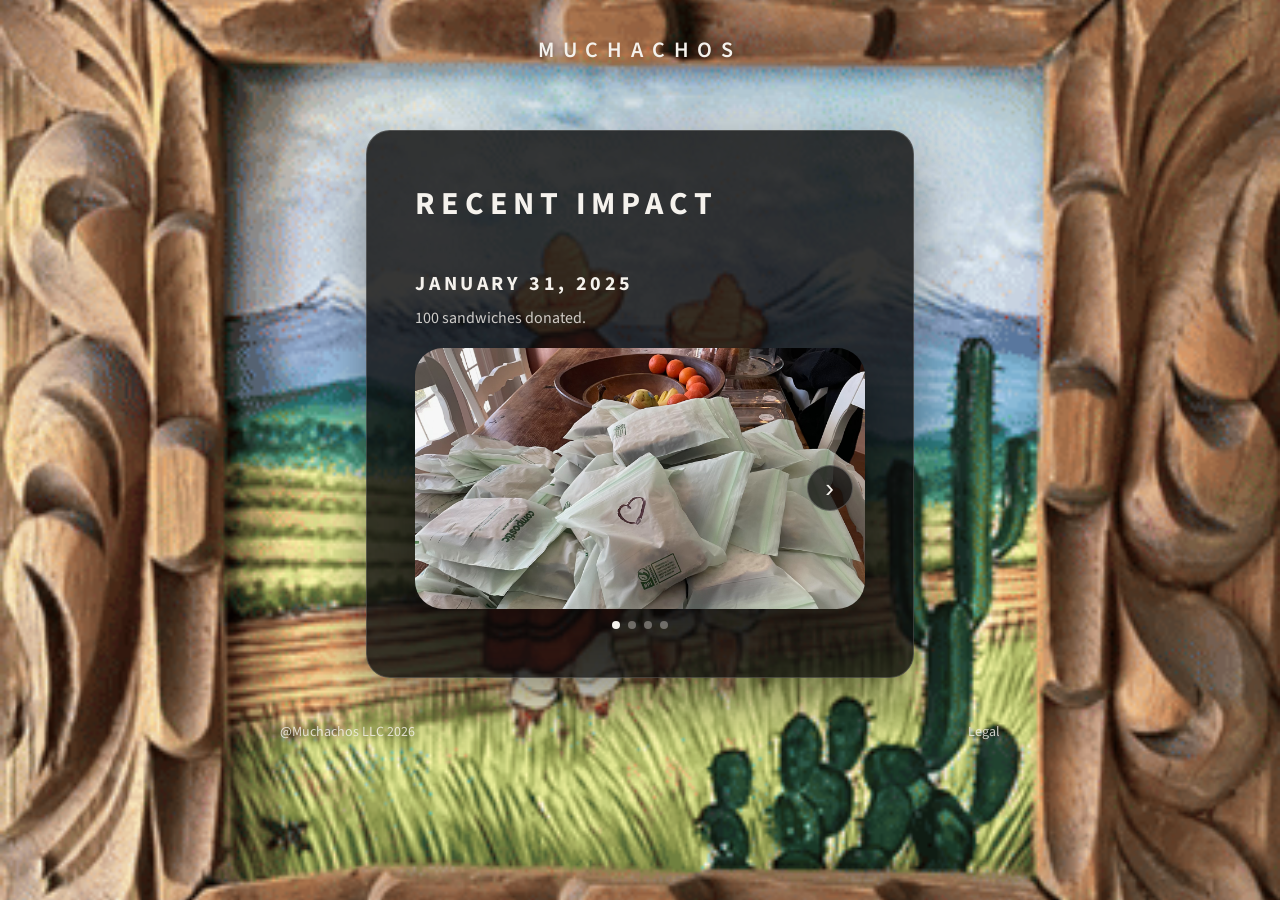
==== commit 4baca746: "Revert "Refine liquid glass UI with mobile polish and interaction effects" This reverts commit 79abd" ====
--- a/recent/index.html
+++ b/recent/index.html
@@ -7,25 +7,18 @@
     <link rel="preconnect" href="https://fonts.googleapis.com" />
     <link rel="preconnect" href="https://fonts.gstatic.com" crossorigin />
     <link
-      href="https://fonts.googleapis.com/css2?family=Sora:wght@400;500;600;700&family=Syne:wght@500;700;800&display=swap"
+      href="https://fonts.googleapis.com/css2?family=Source+Sans+3:wght@400;600;700&display=swap"
       rel="stylesheet"
     />
     <link rel="stylesheet" href="../styles.css" />
   </head>
-  <body class="recent-page">
-    <div class="bg" aria-hidden="true"></div>
+  <body class="legal-page recent-page">
+    <div class="page">
+      <header class="site-header">
+        <a class="site-title" href="../index.html">Muchachos</a>
+      </header>
 
-    <header class="site-header" aria-label="Primary navigation">
-      <a class="brand" href="../index.html">Muchachos</a>
-      <nav class="nav-links" aria-label="Site links">
-        <a href="../index.html">Home</a>
-        <a href="./" aria-current="page">Recent</a>
-        <a href="../legal.html">Legal</a>
-      </nav>
-    </header>
-
-    <main class="page recent-shell">
-      <section class="glass-panel content-panel recent-content" data-reveal>
+      <main class="content recent-content">
         <h1>Recent Impact</h1>
 
         <article class="recent-entry">
@@ -44,7 +37,7 @@
               &#8249;
             </button>
 
-            <div class="carousel-viewport" tabindex="0" aria-label="Recent impact photos" data-tilt>
+            <div class="carousel-viewport">
               <div class="carousel-track">
                 <figure class="carousel-slide is-active">
                   <img
@@ -89,27 +82,24 @@
             </div>
           </div>
         </article>
-      </section>
-    </main>
+      </main>
 
-    <footer class="site-footer glass-panel" data-reveal>
-      <span class="footer-left">@Muchachos LLC 2026</span>
-      <a class="footer-right" href="../legal.html">Legal</a>
-    </footer>
+      <footer class="site-footer">
+        <span class="footer-left">@Muchachos LLC 2026</span>
+        <span></span>
+        <a class="footer-right" href="../legal.html">Legal</a>
+      </footer>
+    </div>
 
-    <script src="../app.js" defer></script>
     <script>
       const carousels = document.querySelectorAll("[data-carousel]");
 
       carousels.forEach((carousel) => {
         const track = carousel.querySelector(".carousel-track");
-        const viewport = carousel.querySelector(".carousel-viewport");
         const slides = Array.from(carousel.querySelectorAll(".carousel-slide"));
         const dots = Array.from(carousel.querySelectorAll(".carousel-dot"));
         const prev = carousel.querySelector(".carousel-btn.prev");
         const next = carousel.querySelector(".carousel-btn.next");
-        let pointerStartX = 0;
-        let pointerDeltaX = 0;
         let index = 0;
 
         const update = () => {
@@ -120,7 +110,6 @@
           });
           dots.forEach((dot, i) => {
             dot.classList.toggle("is-active", i === index);
-            dot.setAttribute("aria-current", i === index ? "true" : "false");
           });
         };
 
@@ -135,42 +124,6 @@
           dot.addEventListener("click", () => goTo(dotIndex));
         });
 
-        viewport.addEventListener("keydown", (event) => {
-          if (event.key === "ArrowLeft") {
-            event.preventDefault();
-            goTo(index - 1);
-          } else if (event.key === "ArrowRight") {
-            event.preventDefault();
-            goTo(index + 1);
-          }
-        });
-
-        viewport.addEventListener("pointerdown", (event) => {
-          pointerStartX = event.clientX;
-          pointerDeltaX = 0;
-          viewport.setPointerCapture(event.pointerId);
-        });
-
-        viewport.addEventListener("pointermove", (event) => {
-          pointerDeltaX = event.clientX - pointerStartX;
-        });
-
-        viewport.addEventListener("pointerup", (event) => {
-          if (viewport.hasPointerCapture(event.pointerId)) {
-            viewport.releasePointerCapture(event.pointerId);
-          }
-          if (Math.abs(pointerDeltaX) < 36) return;
-          if (pointerDeltaX > 0) {
-            goTo(index - 1);
-          } else {
-            goTo(index + 1);
-          }
-        });
-
-        viewport.addEventListener("pointercancel", () => {
-          pointerDeltaX = 0;
-        });
-
         update();
       });
     </script>
--- a/styles.css
+++ b/styles.css
@@ -1,569 +1,702 @@
 :root {
-  --bg-deep: #040f22;
-  --bg-mid: #0a1e3f;
-  --bg-soft: #1f4b7e;
-  --text: #f2f8ff;
-  --text-muted: rgba(224, 239, 255, 0.9);
-  --text-soft: rgba(189, 212, 234, 0.9);
-  --line-soft: rgba(255, 255, 255, 0.27);
-  --line-strong: rgba(255, 255, 255, 0.42);
-  --glass-fill: rgba(184, 219, 255, 0.14);
-  --glass-fill-strong: rgba(203, 232, 255, 0.25);
-  --glass-shadow: 0 24px 72px rgba(1, 8, 24, 0.5);
-  --glass-inset: inset 0 1px 0 rgba(255, 255, 255, 0.62), inset 0 -1px 0 rgba(255, 255, 255, 0.12);
-  --blur: 26px;
-  --radius-xl: 32px;
-  --radius-lg: 22px;
-  --radius-md: 14px;
-  --safe-top: max(env(safe-area-inset-top), 0px);
-  --safe-bottom: max(env(safe-area-inset-bottom), 0px);
-  --header-width: min(95vw, 1120px);
-  --page-width: min(95vw, 1100px);
-  --scroll-progress: 0;
-}
-
-*,
-*::before,
-*::after {
+  --bg: #111111;
+  --text: #f5f2ed;
+  --text-muted: rgba(245, 242, 237, 0.82);
+  --overlay: rgba(0, 0, 0, 0.28);
+  --frame-ratio: 1 / 1;
+  --frame-max: 720px;
+  --frame-inset: 12%;
+  --frame-inset-ratio: 0.12;
+  --frame-size: min(84vw, var(--frame-max), calc(100vh - 160px));
+  --overlay-scale: calc(1 - (var(--frame-inset-ratio) * 2));
+  --overlay-size: calc(var(--frame-size) * var(--overlay-scale));
+  --frame-radius: 10%;
+  --card: rgba(10, 10, 10, 0.92);
+  --border: rgba(245, 242, 237, 0.18);
+}
+
+* {
   box-sizing: border-box;
 }
 
-html,
 body {
-  min-height: 100%;
-}
-
-body {
-  margin: 0;
-  position: relative;
-  overflow-x: hidden;
-  color: var(--text);
-  font-family: "Sora", "Avenir Next", "Segoe UI", sans-serif;
-  background:
-    radial-gradient(circle at 15% 12%, rgba(121, 193, 255, 0.33), transparent 35%),
-    radial-gradient(circle at 83% 12%, rgba(113, 235, 219, 0.26), transparent 30%),
-    radial-gradient(circle at 53% 90%, rgba(112, 132, 255, 0.26), transparent 42%),
-    linear-gradient(140deg, var(--bg-deep), var(--bg-mid) 58%, var(--bg-soft));
-}
-
-body.home-page,
-body.legal-page,
-body.recent-page {
+  margin: 0;
+  min-height: 100vh;
   display: flex;
   flex-direction: column;
   align-items: center;
-}
-
-body.legal-page {
-  background:
-    radial-gradient(circle at 20% 10%, rgba(120, 203, 255, 0.27), transparent 34%),
-    radial-gradient(circle at 84% 84%, rgba(129, 154, 255, 0.22), transparent 40%),
-    linear-gradient(145deg, #071025, #102a4c 56%, #2a4f7d);
-}
-
-body.recent-page {
-  background:
-    radial-gradient(circle at 18% 14%, rgba(109, 229, 212, 0.25), transparent 36%),
-    radial-gradient(circle at 88% 16%, rgba(141, 190, 255, 0.33), transparent 34%),
-    linear-gradient(146deg, #031024, #0e2a4b 54%, #255985);
-}
-
-body::before,
-body::after {
-  content: "";
-  position: fixed;
-  border-radius: 50%;
-  pointer-events: none;
-  z-index: -4;
-  filter: blur(12px);
-}
-
-body::before {
-  width: clamp(240px, 34vw, 480px);
-  height: clamp(240px, 34vw, 480px);
-  right: -9vw;
-  top: 5vh;
-  background: radial-gradient(circle at 35% 35%, rgba(194, 243, 255, 0.57), rgba(83, 166, 255, 0));
-  animation: orb-float-a 15s ease-in-out infinite;
-}
-
-body::after {
-  width: clamp(280px, 40vw, 560px);
-  height: clamp(280px, 40vw, 560px);
-  left: -11vw;
-  bottom: -14vh;
-  background: radial-gradient(circle at 62% 30%, rgba(169, 206, 255, 0.53), rgba(94, 137, 255, 0));
-  animation: orb-float-b 19s ease-in-out infinite;
-}
-
-.bg {
-  position: fixed;
-  inset: -4%;
+  justify-content: center;
   background-image: url("public/background.gif");
   background-size: cover;
   background-position: center;
-  opacity: 0.18;
-  mix-blend-mode: screen;
-  filter: saturate(1.1) contrast(1.04) blur(1px);
-  transform: scale(1.05);
-  z-index: -5;
+  background-repeat: no-repeat;
+  color: var(--text);
+  font-family: "Source Sans 3", "Noto Sans", sans-serif;
+  overflow: hidden;
+}
+
+.legal-page {
+  justify-content: flex-start;
+  overflow: auto;
 }
 
 .site-header {
   position: fixed;
-  top: calc(var(--safe-top) + clamp(8px, 2.2vw, 18px));
+  top: clamp(16px, 3vw, 28px);
   left: 50%;
   transform: translateX(-50%);
-  width: var(--header-width);
-  display: flex;
-  align-items: center;
-  justify-content: space-between;
-  gap: clamp(8px, 1.8vw, 14px);
-  padding: clamp(8px, 1.5vw, 12px) clamp(11px, 1.9vw, 22px);
-  border-radius: 999px;
-  border: 1px solid var(--line-strong);
-  background:
-    linear-gradient(145deg, rgba(255, 255, 255, 0.32), rgba(255, 255, 255, 0.12)),
-    var(--glass-fill);
-  box-shadow: var(--glass-shadow), var(--glass-inset);
-  backdrop-filter: blur(calc(var(--blur) + 3px)) saturate(180%);
-  -webkit-backdrop-filter: blur(calc(var(--blur) + 3px)) saturate(180%);
-  z-index: 80;
-  isolation: isolate;
-  transition: box-shadow 0.35s ease, transform 0.35s ease, background 0.35s ease, border-color 0.35s ease;
-}
-
-.site-header.is-scrolled {
-  border-color: rgba(255, 255, 255, 0.5);
-  background:
-    linear-gradient(145deg, rgba(255, 255, 255, 0.39), rgba(255, 255, 255, 0.14)),
-    rgba(169, 211, 255, 0.2);
-  box-shadow: 0 26px 70px rgba(2, 8, 24, 0.56), var(--glass-inset);
-  transform: translateX(-50%) translateY(-1px) scale(0.996);
-}
-
-.site-header::after {
-  content: "";
+  font-size: clamp(16px, 2.6vw, 22px);
+  letter-spacing: 0.4em;
+  text-transform: uppercase;
+  color: var(--text);
+  font-weight: 600;
+  z-index: 2;
+  text-align: center;
+  pointer-events: auto;
+  text-shadow: 0 1px 6px rgba(0, 0, 0, 0.35);
+}
+
+.site-header a {
+  color: inherit;
+  text-decoration: none;
+  display: inline-flex;
+  align-items: center;
+  justify-content: center;
+  padding: 6px 10px;
+}
+
+.frame-container {
+  position: relative;
+  display: flex;
+  align-items: center;
+  justify-content: center;
+  width: var(--frame-size);
+  aspect-ratio: var(--frame-ratio);
+  max-height: var(--frame-size);
+}
+
+.frame-image {
+  width: 100%;
+  height: auto;
+  display: block;
+  pointer-events: none;
+  user-select: none;
+}
+
+.image-mask {
   position: absolute;
-  inset: -140% 58% -140% -42%;
-  background: linear-gradient(120deg, rgba(255, 255, 255, 0.58), rgba(255, 255, 255, 0));
-  pointer-events: none;
-  opacity: 0.55;
-  z-index: 0;
-  transform: translateX(calc((var(--scroll-progress) - 0.5) * 44%)) rotate(8deg);
-  will-change: transform;
-}
-
-.site-header > * {
-  position: relative;
-  z-index: 1;
-}
-
-.brand {
-  color: var(--text);
-  text-decoration: none;
-  text-transform: uppercase;
-  font-family: "Syne", "Sora", sans-serif;
-  font-size: clamp(13px, 2vw, 18px);
-  font-weight: 700;
-  letter-spacing: 0.19em;
-  white-space: nowrap;
-}
-
-.nav-links {
-  display: flex;
-  align-items: center;
-  gap: 7px;
-  flex-wrap: nowrap;
-}
-
-.nav-links a {
-  color: var(--text);
-  text-decoration: none;
-  text-transform: uppercase;
-  letter-spacing: 0.12em;
-  font-size: 11px;
-  font-weight: 600;
-  min-height: 40px;
-  min-width: 74px;
-  display: inline-flex;
-  align-items: center;
-  justify-content: center;
-  padding: 0 14px;
-  border-radius: 999px;
-  border: 1px solid rgba(255, 255, 255, 0.26);
-  background:
-    linear-gradient(150deg, rgba(255, 255, 255, 0.18), rgba(255, 255, 255, 0.06)),
-    rgba(255, 255, 255, 0.08);
-  transition: transform 0.24s ease, border-color 0.24s ease, background 0.24s ease;
-}
-
-.nav-links a[aria-current="page"] {
-  border-color: rgba(255, 255, 255, 0.54);
-  background:
-    linear-gradient(150deg, rgba(255, 255, 255, 0.34), rgba(255, 255, 255, 0.11)),
-    rgba(201, 226, 255, 0.18);
-}
-
-.nav-links a:hover,
-.nav-links a:focus-visible {
-  transform: translateY(-1px);
-  border-color: rgba(255, 255, 255, 0.44);
-  background:
-    linear-gradient(150deg, rgba(255, 255, 255, 0.3), rgba(255, 255, 255, 0.09)),
-    rgba(192, 223, 255, 0.16);
-}
-
-.page {
-  width: var(--page-width);
-  padding: calc(var(--safe-top) + clamp(92px, 12.6vw, 132px)) 0 clamp(20px, 4vw, 38px);
-}
-
-.home-shell,
-.legal-shell,
-.recent-shell {
-  display: flex;
-  justify-content: center;
-}
-
-.glass-panel {
-  position: relative;
+  inset: var(--frame-inset);
   overflow: hidden;
-  border-radius: var(--radius-xl);
-  border: 1px solid var(--line-soft);
-  background:
-    linear-gradient(157deg, rgba(255, 255, 255, 0.31), rgba(255, 255, 255, 0.06) 61%),
-    var(--glass-fill);
-  box-shadow: var(--glass-shadow), var(--glass-inset);
-  backdrop-filter: blur(var(--blur)) saturate(174%);
-  -webkit-backdrop-filter: blur(var(--blur)) saturate(174%);
-}
-
-.glass-panel::before {
-  content: "";
-  position: absolute;
-  inset: 0;
-  pointer-events: none;
-  background:
-    linear-gradient(180deg, rgba(255, 255, 255, 0.34), rgba(255, 255, 255, 0) 44%),
-    repeating-linear-gradient(
-      0deg,
-      rgba(255, 255, 255, 0.03) 0px,
-      rgba(255, 255, 255, 0.03) 1px,
-      rgba(255, 255, 255, 0) 1px,
-      rgba(255, 255, 255, 0) 3px
-    );
-  mix-blend-mode: soft-light;
-  opacity: 0.56;
-  z-index: 0;
-}
-
-.glass-panel::after {
-  content: "";
-  position: absolute;
-  inset: -120% 42% auto -38%;
-  height: 185%;
-  background: linear-gradient(120deg, rgba(255, 255, 255, 0.46), rgba(255, 255, 255, 0));
-  transform: translateX(calc((var(--scroll-progress) - 0.5) * 22%)) rotate(10deg);
-  pointer-events: none;
-  opacity: 0.48;
-  z-index: 0;
-  will-change: transform;
-}
-
-.glass-panel > * {
-  position: relative;
-  z-index: 1;
-}
-
-.hero-panel {
-  width: 100%;
-  padding: clamp(22px, 3.6vw, 42px);
-  display: grid;
-  grid-template-columns: 1.05fr 0.95fr;
-  gap: clamp(18px, 3.6vw, 40px);
-}
-
-.hero-copy {
-  display: grid;
-  align-content: center;
-  gap: 12px;
-}
-
-.eyebrow {
-  margin: 0;
-  color: var(--text-soft);
-  font-size: 12px;
-  text-transform: uppercase;
-  letter-spacing: 0.2em;
-}
-
-.hero-copy h1 {
-  margin: 0;
-  font-family: "Syne", "Sora", sans-serif;
-  font-size: clamp(34px, 7vw, 68px);
-  line-height: 0.93;
-  letter-spacing: -0.03em;
-}
-
-.hero-copy p {
-  margin: 0;
-  color: var(--text-muted);
-  font-size: clamp(14px, 1.78vw, 17px);
-  line-height: 1.58;
-  max-width: 57ch;
-}
-
-.hero-stats {
-  list-style: none;
-  margin: 6px 0 0;
-  padding: 0;
-  display: grid;
-  gap: 8px;
-  grid-template-columns: repeat(3, minmax(0, 1fr));
-}
-
-.hero-stats li {
-  min-height: 76px;
-  border-radius: var(--radius-md);
-  border: 1px solid rgba(255, 255, 255, 0.28);
-  background:
-    linear-gradient(152deg, rgba(255, 255, 255, 0.22), rgba(255, 255, 255, 0.06)),
-    rgba(175, 210, 248, 0.12);
-  padding: 11px;
-  display: grid;
-  gap: 4px;
-  align-content: center;
-}
-
-.hero-stats strong {
-  text-transform: uppercase;
-  letter-spacing: 0.08em;
-  font-size: clamp(12px, 1.45vw, 15px);
-}
-
-.hero-stats span {
-  color: var(--text-soft);
-  font-size: 11px;
-  line-height: 1.4;
-}
-
-.hero-actions {
-  margin-top: 8px;
-  display: flex;
-  flex-wrap: wrap;
-  gap: 10px;
-}
-
-.btn-primary,
-.btn-secondary {
-  min-height: 44px;
-  padding: 0 18px;
-  border-radius: 999px;
-  display: inline-flex;
-  align-items: center;
-  justify-content: center;
-  text-decoration: none;
-  text-transform: uppercase;
-  letter-spacing: 0.13em;
-  font-size: 12px;
-  font-weight: 600;
-  transition: transform 0.24s ease, box-shadow 0.24s ease, background 0.24s ease;
-}
-
-.btn-primary {
-  color: #031022;
-  background: linear-gradient(142deg, #f4fbff, #cce8ff);
-  box-shadow: 0 12px 24px rgba(159, 217, 255, 0.4);
-}
-
-.btn-secondary {
-  color: var(--text);
-  border: 1px solid rgba(255, 255, 255, 0.35);
-  background:
-    linear-gradient(152deg, rgba(255, 255, 255, 0.24), rgba(255, 255, 255, 0.08)),
-    rgba(174, 212, 255, 0.11);
-}
-
-.btn-primary:hover,
-.btn-primary:focus-visible,
-.btn-secondary:hover,
-.btn-secondary:focus-visible {
-  transform: translateY(-1px);
-  box-shadow: 0 16px 30px rgba(2, 10, 26, 0.42);
-}
-
-.hero-media {
-  position: relative;
-  min-height: clamp(330px, 36vw, 452px);
-}
-
-.media-card {
-  position: absolute;
-  margin: 0;
-  overflow: hidden;
-  border-radius: var(--radius-lg);
-  border: 1px solid rgba(255, 255, 255, 0.35);
-  background: rgba(255, 255, 255, 0.08);
-  box-shadow: 0 22px 44px rgba(2, 8, 23, 0.4), inset 0 1px 0 rgba(255, 255, 255, 0.35);
-}
-
-.media-card img {
+  border-radius: var(--frame-radius);
+  display: flex;
+}
+
+.inner-image {
   width: 100%;
   height: 100%;
   object-fit: cover;
   display: block;
 }
 
-.media-main {
-  inset: 8% 6% 10% 8%;
-}
-
-.media-top {
-  top: 0;
-  right: 0;
-  width: 43%;
-  aspect-ratio: 1 / 1;
-}
-
-.media-bottom {
-  left: 0;
-  bottom: 0;
-  width: 38%;
-  aspect-ratio: 1 / 1;
-}
-
-.glass-chip {
+.text-overlay {
   position: absolute;
-  right: 14px;
-  bottom: 14px;
-  z-index: 3;
-  max-width: 244px;
+  inset: 0;
+  display: flex;
+  flex-direction: column;
+  justify-content: center;
+  align-items: center;
+  padding: clamp(28px, 5vw, 48px);
+  text-align: center;
+  background: var(--overlay);
+  backdrop-filter: blur(2px);
+  gap: clamp(6px, 1.8vw, 12px);
+}
+
+.text-overlay h1 {
+  margin: 0;
+  font-size: clamp(20px, 3.2vw, 32px);
+  font-weight: 700;
+  color: var(--text);
+  text-shadow: 0 1px 6px rgba(0, 0, 0, 0.35);
+}
+
+.text-overlay p {
+  margin: 0;
+  font-size: clamp(13px, 2.1vw, 17px);
+  line-height: 1.5;
+  color: var(--text-muted);
+  text-shadow: 0 1px 6px rgba(0, 0, 0, 0.3);
+}
+
+.text-overlay .cta {
+  font-weight: 600;
+  color: var(--text);
+  text-shadow: 0 1px 6px rgba(0, 0, 0, 0.35);
+}
+
+.contact-button {
+  margin-top: 8px;
+  padding: 12px 30px;
+  border-radius: 999px;
+  background: var(--text);
+  color: #14110c;
+  font-size: clamp(14px, 2.2vw, 18px);
+  font-weight: 700;
+  text-decoration: none;
+  text-transform: uppercase;
+  letter-spacing: 0.2em;
+  transition: transform 0.2s ease, box-shadow 0.2s ease;
+  box-shadow: 0 16px 30px rgba(0, 0, 0, 0.32);
+}
+
+.contact-button:hover,
+.contact-button:focus-visible {
+  transform: translateY(-2px);
+  box-shadow: 0 20px 36px rgba(0, 0, 0, 0.4);
+}
+
+.recent-link {
+  margin-top: 10px;
+  font-size: clamp(12px, 1.9vw, 14px);
+  letter-spacing: 0.08em;
+  color: var(--text);
+  text-decoration: none;
+  text-underline-offset: 4px;
+  opacity: 0.85;
+  transition: opacity 0.2s ease, transform 0.2s ease;
+  display: inline-flex;
+  align-items: center;
+  gap: 6px;
+}
+
+.recent-link:hover,
+.recent-link:focus-visible {
+  opacity: 1;
+  text-decoration: underline;
+  transform: translateY(-1px);
+}
+
+.site-footer {
+  display: flex;
+  justify-content: space-between;
+  width: var(--frame-size);
+  padding: 24px 0 28px;
+  font-size: 14px;
+  color: var(--text-muted);
+  text-shadow: 0 1px 6px rgba(0, 0, 0, 0.35);
+}
+
+.site-footer.impact-footer {
+  flex-direction: column;
+  align-items: stretch;
+  gap: 18px;
+}
+
+.footer-meta {
+  display: flex;
+  align-items: center;
+  justify-content: space-between;
+  gap: 12px;
+}
+
+.impact {
   display: grid;
-  gap: 3px;
-  border-radius: 14px;
-  border: 1px solid rgba(255, 255, 255, 0.34);
-  background:
-    linear-gradient(154deg, rgba(255, 255, 255, 0.38), rgba(255, 255, 255, 0.08)),
-    var(--glass-fill-strong);
-  box-shadow: 0 14px 30px rgba(3, 10, 26, 0.35);
-  padding: 11px 14px;
-  backdrop-filter: blur(20px) saturate(172%);
-  -webkit-backdrop-filter: blur(20px) saturate(172%);
-}
-
-.glass-chip strong {
-  font-size: 13px;
-  text-transform: uppercase;
-  letter-spacing: 0.11em;
-}
-
-.glass-chip span {
-  font-size: 11px;
-  color: var(--text-soft);
-}
-
-.content-panel {
-  width: min(100%, 920px);
-  padding: clamp(22px, 4vw, 38px);
-}
-
-.content-panel h1 {
-  margin: 0 0 12px;
-  font-family: "Syne", "Sora", sans-serif;
-  font-size: clamp(30px, 5vw, 50px);
-  letter-spacing: 0.01em;
-}
-
-.content-panel p {
-  margin: 0 0 12px;
-  color: var(--text-muted);
-  line-height: 1.66;
-}
-
-.content-panel .lede {
-  color: #f8fdff;
-  font-size: clamp(15px, 2.2vw, 18px);
-  line-height: 1.56;
-  max-width: 62ch;
-}
-
-.content-panel p:last-child {
-  margin-bottom: 0;
-}
-
-.content-panel strong {
-  color: var(--text);
-  font-weight: 600;
-}
-
-.footer-link {
-  color: var(--text);
-  text-underline-offset: 4px;
-}
-
-.recent-content {
-  display: grid;
-  gap: 20px;
-}
-
-.recent-entry {
+  gap: 12px;
+}
+
+.impact-title {
+  margin: 0;
+  font-size: 12px;
+  text-transform: uppercase;
+  letter-spacing: 0.32em;
+  color: var(--text);
+}
+
+.impact-list {
+  list-style: none;
+  margin: 0;
+  padding: 0;
   display: grid;
   gap: 16px;
 }
 
+.impact-item {
+  border: 1px solid var(--border);
+  border-radius: 18px;
+  padding: 14px;
+  background: rgba(12, 12, 12, 0.7);
+  box-shadow: 0 18px 38px rgba(0, 0, 0, 0.35);
+}
+
+.impact-meta {
+  display: flex;
+  flex-direction: column;
+  gap: 6px;
+  margin-bottom: 12px;
+}
+
+.impact-date {
+  font-size: 12px;
+  text-transform: uppercase;
+  letter-spacing: 0.18em;
+  color: var(--text-muted);
+}
+
+.impact-description {
+  font-size: 15px;
+  color: var(--text);
+}
+
+.impact-carousel {
+  overflow-x: auto;
+  scroll-snap-type: x mandatory;
+  -webkit-overflow-scrolling: touch;
+}
+
+.impact-track {
+  display: grid;
+  grid-auto-flow: column;
+  grid-auto-columns: clamp(200px, 38vw, 320px);
+  gap: 12px;
+  padding-bottom: 4px;
+}
+
+.impact-track img {
+  width: 100%;
+  height: 100%;
+  aspect-ratio: 4 / 3;
+  object-fit: cover;
+  border-radius: 14px;
+  border: 1px solid rgba(255, 255, 255, 0.12);
+  scroll-snap-align: start;
+  box-shadow: 0 12px 24px rgba(0, 0, 0, 0.35);
+}
+
+.footer-right {
+  color: inherit;
+}
+
+.site-footer a.footer-right {
+  text-decoration: none;
+  text-underline-offset: 4px;
+}
+
+.site-footer a.footer-right:hover,
+.site-footer a.footer-right:focus-visible {
+  text-decoration: underline;
+}
+
+.modal {
+  position: fixed;
+  inset: 0;
+  display: flex;
+  align-items: center;
+  justify-content: center;
+  opacity: 0;
+  pointer-events: none;
+  transition: opacity 0.2s ease;
+  z-index: 4;
+}
+
+.modal:target {
+  opacity: 1;
+  pointer-events: auto;
+}
+
+.modal-backdrop {
+  position: absolute;
+  inset: 0;
+  background: rgba(0, 0, 0, 0.65);
+}
+
+.modal-card {
+  position: relative;
+  width: min(92vw, 520px);
+  background: var(--card);
+  border: 1px solid var(--border);
+  border-radius: 20px;
+  padding: clamp(20px, 4vw, 32px);
+  box-shadow: 0 30px 70px rgba(0, 0, 0, 0.45);
+  z-index: 1;
+}
+
+.modal-header {
+  display: flex;
+  align-items: center;
+  justify-content: space-between;
+  gap: 16px;
+  margin-bottom: 18px;
+}
+
+.modal-header h2 {
+  margin: 0;
+  font-size: clamp(20px, 3vw, 26px);
+  letter-spacing: 0.08em;
+  text-transform: uppercase;
+}
+
+.modal-close {
+  font-size: 28px;
+  text-decoration: none;
+  color: var(--text);
+  line-height: 1;
+}
+
+.contact-form {
+  display: grid;
+  gap: 14px;
+}
+
+.contact-form label {
+  display: grid;
+  gap: 6px;
+  font-size: 13px;
+  letter-spacing: 0.08em;
+  text-transform: uppercase;
+  color: var(--text-muted);
+}
+
+.contact-form input,
+.contact-form textarea {
+  width: 100%;
+  border-radius: 12px;
+  border: 1px solid var(--border);
+  background: rgba(255, 255, 255, 0.04);
+  color: var(--text);
+  padding: 10px 12px;
+  font-size: 15px;
+  font-family: inherit;
+}
+
+.contact-form textarea {
+  resize: vertical;
+}
+
+.contact-form button {
+  margin-top: 6px;
+  padding: 12px 18px;
+  border-radius: 999px;
+  border: none;
+  background: var(--text);
+  color: #14110c;
+  font-size: 14px;
+  font-weight: 700;
+  text-transform: uppercase;
+  letter-spacing: 0.18em;
+  cursor: pointer;
+}
+
+@media (max-width: 640px) {
+  :root {
+    --frame-size: min(92vw, calc(100vh - 140px));
+  }
+
+  .frame-container {
+    width: var(--frame-size);
+  }
+
+  .site-footer {
+    width: var(--frame-size);
+  }
+}
+
+@media (max-width: 420px) {
+  :root {
+    --frame-size: min(94vw, var(--frame-max), calc(100vh - 120px));
+    --frame-inset: 8%;
+    --frame-inset-ratio: 0.08;
+  }
+
+  .text-overlay {
+    gap: 4px;
+    padding: 14px;
+  }
+
+  .text-overlay h1 {
+    font-size: 18px;
+  }
+
+  .text-overlay p {
+    font-size: 11px;
+    line-height: 1.3;
+  }
+
+  .text-overlay .cta {
+    font-size: 11px;
+  }
+
+  .contact-button {
+    padding: 9px 18px;
+    font-size: 12px;
+    letter-spacing: 0.12em;
+  }
+
+  .recent-link {
+    font-size: 11px;
+    margin-top: 6px;
+  }
+}
+
+@media (max-height: 760px) {
+  .text-overlay {
+    padding: clamp(20px, 4vw, 32px);
+  }
+
+  .text-overlay h1 {
+    font-size: clamp(18px, 3vw, 28px);
+  }
+
+  .text-overlay p {
+    font-size: clamp(12px, 2vw, 16px);
+    line-height: 1.4;
+  }
+
+  .contact-button {
+    padding: 10px 24px;
+    font-size: clamp(13px, 2vw, 16px);
+    letter-spacing: 0.16em;
+  }
+}
+
+@media (max-height: 720px) {
+  .recent-page .carousel-viewport {
+    min-height: 130px;
+  }
+
+  .recent-page .carousel-slide img {
+    aspect-ratio: auto;
+    height: 100%;
+  }
+}
+
+@media (max-width: 360px), (max-height: 600px) {
+  :root {
+    --frame-size: min(96vw, var(--frame-max), calc(100vh - 110px));
+    --frame-inset: 8%;
+    --frame-inset-ratio: 0.08;
+  }
+
+  .site-header {
+    letter-spacing: 0.28em;
+    font-size: 14px;
+  }
+
+  .text-overlay {
+    gap: 2px;
+    padding: 12px;
+  }
+
+  .text-overlay h1 {
+    font-size: 15px;
+  }
+
+  .text-overlay p {
+    font-size: 10px;
+    line-height: 1.2;
+  }
+
+  .text-overlay .cta {
+    font-size: 10px;
+  }
+
+  .contact-button {
+    margin-top: 4px;
+    padding: 7px 14px;
+    font-size: 10px;
+    letter-spacing: 0.08em;
+  }
+
+  .recent-link {
+    margin-top: 6px;
+    font-size: 10px;
+  }
+
+  .recent-content {
+    gap: 12px;
+  }
+
+  .recent-entry {
+    gap: 12px;
+  }
+
+  .recent-meta h2 {
+    font-size: 12px;
+    letter-spacing: 0.1em;
+  }
+
+  .recent-page .carousel-viewport {
+    min-height: 110px;
+  }
+
+  .recent-page .carousel-slide img {
+    aspect-ratio: auto;
+    height: 100%;
+  }
+
+  .recent-page .content {
+    padding: 14px;
+  }
+
+  .site-footer {
+    font-size: 11px;
+    padding: 12px 0 16px;
+  }
+}
+
+.bg {
+  position: fixed;
+  inset: 0;
+  background-image: url("public/background.gif");
+  background-size: cover;
+  background-position: center;
+  filter: blur(2px) saturate(0.85);
+  transform: scale(1.02);
+  z-index: -2;
+}
+
+.page {
+  position: relative;
+  min-height: 100vh;
+  width: min(92vw, 960px);
+  margin: 0 auto;
+  padding: clamp(28px, 6vw, 48px) 0 clamp(44px, 10vw, 84px);
+  z-index: 0;
+}
+
+.page .site-footer {
+  width: 100%;
+}
+
+.site-title {
+  margin: 0 0 12px;
+  text-align: center;
+  letter-spacing: 0.4em;
+  text-transform: uppercase;
+  font-size: clamp(16px, 2.6vw, 22px);
+  color: var(--text);
+  text-decoration: none;
+  text-shadow: 0 1px 6px rgba(0, 0, 0, 0.35);
+}
+
+.content {
+  background: rgba(12, 12, 12, 0.82);
+  border: 1px solid var(--border);
+  border-radius: 24px;
+  padding: clamp(22px, 5vw, 40px);
+  box-shadow: 0 24px 60px rgba(0, 0, 0, 0.45);
+  line-height: 1.6;
+  margin-bottom: clamp(18px, 5vw, 32px);
+}
+
+.content h1 {
+  margin-top: 0;
+  text-transform: uppercase;
+  letter-spacing: 0.18em;
+}
+
+.content p {
+  color: var(--text-muted);
+  text-shadow: 0 1px 6px rgba(0, 0, 0, 0.25);
+}
+
+.recent-content {
+  display: flex;
+  flex-direction: column;
+  gap: 16px;
+  height: 100%;
+}
+
+.recent-page {
+  justify-content: center;
+  overflow: hidden;
+}
+
+.recent-page .page {
+  width: var(--frame-size);
+  min-height: auto;
+  padding: 0;
+  margin: 0;
+  display: flex;
+  flex-direction: column;
+  align-items: center;
+  gap: 20px;
+}
+
+.recent-page .content {
+  width: var(--overlay-size);
+  height: var(--overlay-size);
+  margin-bottom: 0;
+  padding: clamp(28px, 5vw, 48px);
+  overflow: hidden;
+  display: flex;
+  flex-direction: column;
+}
+
+.recent-entry {
+  display: flex;
+  flex-direction: column;
+  gap: 16px;
+  flex: 1;
+  min-height: 0;
+}
+
 .recent-meta {
   display: grid;
-  gap: 4px;
+  gap: 6px;
 }
 
 .recent-meta h2 {
   margin: 0;
-  font-size: clamp(16px, 2.5vw, 22px);
-  text-transform: uppercase;
-  letter-spacing: 0.12em;
+  font-size: clamp(16px, 2.4vw, 20px);
+  letter-spacing: 0.18em;
+  text-transform: uppercase;
+  color: var(--text);
 }
 
 .recent-meta p {
   margin: 0;
-  color: var(--text-soft);
+  color: var(--text-muted);
 }
 
 .recent-carousel {
   position: relative;
-  display: grid;
+  display: flex;
+  flex-direction: column;
+  align-items: center;
   gap: 12px;
+  flex: 1;
+  min-height: 0;
 }
 
 .carousel-viewport {
-  min-height: clamp(240px, 40vw, 430px);
+  width: 100%;
+  flex: 1;
+  min-height: 160px;
   overflow: hidden;
-  border-radius: var(--radius-lg);
-  border: 1px solid rgba(255, 255, 255, 0.27);
-  background:
-    linear-gradient(152deg, rgba(255, 255, 255, 0.2), rgba(255, 255, 255, 0.06)),
-    rgba(10, 23, 42, 0.34);
-  box-shadow: inset 0 1px 0 rgba(255, 255, 255, 0.22), 0 18px 44px rgba(2, 8, 21, 0.42);
+  border-radius: 28px;
+  background: rgba(0, 0, 0, 0.25);
+  box-shadow: 0 24px 50px rgba(0, 0, 0, 0.4);
 }
 
 .carousel-track {
   display: grid;
   grid-auto-flow: column;
   grid-auto-columns: 100%;
+  transition: transform 0.35s ease;
   height: 100%;
-  transition: transform 0.38s cubic-bezier(0.22, 0.76, 0.3, 1);
 }
 
 .carousel-slide {
   margin: 0;
+  height: 100%;
 }
 
 .carousel-slide img {
   width: 100%;
   height: 100%;
+  aspect-ratio: 4 / 3;
+  object-fit: cover;
   display: block;
-  object-fit: cover;
-  aspect-ratio: 4 / 3;
 }
 
 .carousel-btn {
@@ -572,28 +705,22 @@
   transform: translateY(-50%);
   width: 46px;
   height: 46px;
-  border: 1px solid rgba(255, 255, 255, 0.4);
-  border-radius: 999px;
-  background:
-    linear-gradient(152deg, rgba(255, 255, 255, 0.3), rgba(255, 255, 255, 0.1)),
-    rgba(174, 213, 255, 0.15);
-  backdrop-filter: blur(18px) saturate(170%);
-  -webkit-backdrop-filter: blur(18px) saturate(170%);
-  color: var(--text);
-  font-size: 24px;
+  border-radius: 50%;
+  border: 1px solid rgba(255, 255, 255, 0.22);
+  background: rgba(10, 10, 10, 0.7);
+  color: var(--text);
+  font-size: 26px;
   line-height: 1;
   cursor: pointer;
   display: grid;
   place-items: center;
-  transition: transform 0.22s ease, background 0.22s ease;
+  transition: transform 0.2s ease, background 0.2s ease;
 }
 
 .carousel-btn:hover,
 .carousel-btn:focus-visible {
   transform: translateY(-50%) scale(1.04);
-  background:
-    linear-gradient(152deg, rgba(255, 255, 255, 0.38), rgba(255, 255, 255, 0.12)),
-    rgba(199, 227, 255, 0.2);
+  background: rgba(10, 10, 10, 0.85);
 }
 
 .carousel-btn.prev {
@@ -616,295 +743,114 @@
   height: 8px;
   border-radius: 999px;
   border: none;
+  background: rgba(245, 242, 237, 0.35);
+  cursor: pointer;
   padding: 0;
-  cursor: pointer;
-  background: rgba(236, 247, 255, 0.38);
-  transition: transform 0.2s ease, background 0.2s ease;
-}
-
-.carousel-dot:hover,
-.carousel-dot:focus-visible {
-  transform: scale(1.14);
 }
 
 .carousel-dot.is-active {
-  background: #f3fbff;
-}
-
-.site-footer {
-  width: var(--page-width);
-  margin: 0 0 calc(var(--safe-bottom) + clamp(10px, 2.8vw, 28px));
-  padding: 14px 20px;
-  display: flex;
-  align-items: center;
-  justify-content: space-between;
-  gap: 12px;
-  font-size: 12px;
-  text-transform: uppercase;
-  letter-spacing: 0.12em;
-  color: var(--text-soft);
-}
-
-.footer-left,
-.footer-right {
-  white-space: nowrap;
-}
-
-.footer-right {
-  color: var(--text);
-}
-
-a.footer-right {
+  background: var(--text);
+}
+
+.content strong {
+  color: var(--text);
+}
+
+.footer-link {
+  color: var(--text);
   text-decoration: none;
-  text-underline-offset: 4px;
-}
-
-a.footer-right:hover,
-a.footer-right:focus-visible {
-  text-decoration: underline;
-}
-
-a:focus-visible,
-button:focus-visible,
-[tabindex]:focus-visible {
-  outline: 2px solid rgba(218, 240, 255, 0.95);
-  outline-offset: 2px;
-}
-
-.js [data-reveal] {
-  opacity: 1;
-  transform: none;
-}
-
-.js [data-reveal].is-visible {
-  opacity: 1;
-  transform: none;
-}
-
-[data-tilt] {
-  --tilt-x: 0deg;
-  --tilt-y: 0deg;
-  --tilt-z: 0px;
-  transform: perspective(1200px) rotateX(var(--tilt-x)) rotateY(var(--tilt-y)) translateZ(var(--tilt-z));
-  transform-style: preserve-3d;
-  transition: transform 0.28s ease;
-  will-change: transform;
-}
-
-[data-tilt].is-tilting {
-  transition: transform 0.1s linear;
-}
-
-@supports not ((backdrop-filter: blur(2px)) or (-webkit-backdrop-filter: blur(2px))) {
-  .site-header,
-  .glass-panel,
-  .glass-chip,
+}
+
+@media (max-height: 520px) {
+  :root {
+    --frame-size: min(94vw, var(--frame-max), calc(100vh - 80px));
+    --frame-inset: 8%;
+    --frame-inset-ratio: 0.08;
+  }
+
+  .site-header {
+    top: 10px;
+    font-size: 14px;
+    letter-spacing: 0.28em;
+  }
+
+  .text-overlay {
+    padding: 14px;
+    gap: 4px;
+  }
+
+  .text-overlay h1 {
+    font-size: 16px;
+  }
+
+  .text-overlay p {
+    font-size: 11px;
+    line-height: 1.3;
+  }
+
+  .contact-button {
+    padding: 8px 18px;
+    font-size: 11px;
+    letter-spacing: 0.12em;
+  }
+
+  .recent-link {
+    font-size: 11px;
+  }
+
+  .site-footer {
+    padding: 12px 0 16px;
+    font-size: 11px;
+  }
+
+  .recent-page .content {
+    padding: 16px;
+  }
+
+  .recent-meta h2 {
+    font-size: 13px;
+    letter-spacing: 0.12em;
+  }
+
+  .carousel-viewport {
+    border-radius: 18px;
+  }
+
   .carousel-btn {
-    background: rgba(22, 40, 68, 0.86);
-  }
-}
-
-@media (max-width: 1020px) {
-  .hero-panel {
-    grid-template-columns: 1fr;
-  }
-
-  .hero-media {
-    min-height: 360px;
-  }
-}
-
-@media (max-width: 760px) {
-  .site-header {
-    width: min(96vw, 720px);
-    padding: 8px 10px;
-  }
-
-  .brand {
+    width: 36px;
+    height: 36px;
+    font-size: 20px;
+  }
+}
+
+@media (max-width: 720px) {
+  .page {
+    width: min(92vw, 720px);
+    padding: clamp(20px, 6vw, 36px) 0;
+  }
+
+  .content {
+    border-radius: 18px;
+    padding: clamp(18px, 5vw, 28px);
+  }
+
+  .content h1 {
+    font-size: clamp(20px, 6vw, 28px);
     letter-spacing: 0.12em;
-    font-size: 13px;
-  }
-
-  .nav-links {
-    gap: 5px;
-  }
-
-  .nav-links a {
-    min-height: 36px;
-    min-width: 0;
-    font-size: 10px;
-    padding: 0 10px;
-    letter-spacing: 0.09em;
-  }
-
-  .page {
-    padding-top: calc(var(--safe-top) + 88px);
-  }
-
-  .hero-panel {
-    padding: 18px;
-    gap: 18px;
-  }
-
-  .hero-copy h1 {
-    font-size: clamp(30px, 10.2vw, 48px);
-  }
-
-  .hero-copy p {
-    font-size: 14px;
-  }
-
-  .hero-stats {
-    grid-template-columns: 1fr;
-  }
-
-  .hero-stats li {
-    min-height: 66px;
-  }
-
-  .hero-media {
-    min-height: 300px;
-  }
-
-  .media-main {
-    inset: 8% 4% 10% 4%;
-  }
-
-  .glass-chip {
-    left: 10px;
-    right: 10px;
-    max-width: none;
-  }
-
-  .content-panel {
-    padding: 20px;
-  }
-
-  .carousel-viewport {
-    min-height: 220px;
-  }
-
-  .carousel-btn {
-    width: 40px;
-    height: 40px;
-    font-size: 20px;
-  }
-}
-
-@media (max-width: 520px) {
-  .site-header {
-    width: min(97vw, 440px);
-    top: calc(var(--safe-top) + 7px);
-    border-radius: 20px;
-    padding: 9px;
-    display: grid;
-    grid-template-columns: 1fr;
-    gap: 7px;
-  }
-
-  .brand {
-    font-size: 12px;
-    letter-spacing: 0.08em;
-    justify-self: start;
-  }
-
-  .nav-links {
-    gap: 4px;
-    width: 100%;
-    justify-content: center;
-  }
-
-  .nav-links a {
-    min-height: 32px;
-    min-width: 0;
-    flex: 1;
-    padding: 0 6px;
-    font-size: 9px;
-    letter-spacing: 0.07em;
-  }
-
-  .page {
-    padding-top: calc(var(--safe-top) + 112px);
-  }
-
-  .hero-panel {
-    padding: 16px;
-    gap: 14px;
-  }
-
-  .hero-copy h1 {
-    font-size: clamp(32px, 11vw, 42px);
-    max-width: 9ch;
-  }
-
-  .hero-copy p {
-    font-size: 13px;
-  }
-
-  .hero-actions {
-    flex-direction: column;
-  }
-
-  .btn-primary,
-  .btn-secondary {
-    width: 100%;
-  }
-
-  .hero-media {
-    min-height: 250px;
-  }
-
-  .media-top {
-    width: 46%;
-  }
-
-  .media-bottom {
-    width: 42%;
   }
 
   .site-footer {
     flex-direction: column;
-    text-align: center;
-    font-size: 11px;
+    align-items: center;
     gap: 8px;
   }
-}
-
-@media (max-height: 680px) {
-  .page {
-    padding-top: calc(var(--safe-top) + 82px);
-  }
-
-  .hero-panel {
-    padding: 18px;
-  }
-}
-
-@media (prefers-reduced-motion: reduce) {
-  *,
-  *::before,
-  *::after {
-    animation: none !important;
-    transition: none !important;
-  }
-}
-
-@keyframes orb-float-a {
-  0%,
-  100% {
-    transform: translate3d(0, 0, 0) scale(1);
-  }
-  50% {
-    transform: translate3d(4%, -4%, 0) scale(1.04);
-  }
-}
-
-@keyframes orb-float-b {
-  0%,
-  100% {
-    transform: translate3d(0, 0, 0) scale(1);
-  }
-  50% {
-    transform: translate3d(-4%, 4%, 0) scale(1.06);
-  }
-}
+
+  .site-footer.impact-footer {
+    align-items: stretch;
+    gap: 16px;
+  }
+
+  .footer-meta {
+    flex-direction: column;
+  }
+}
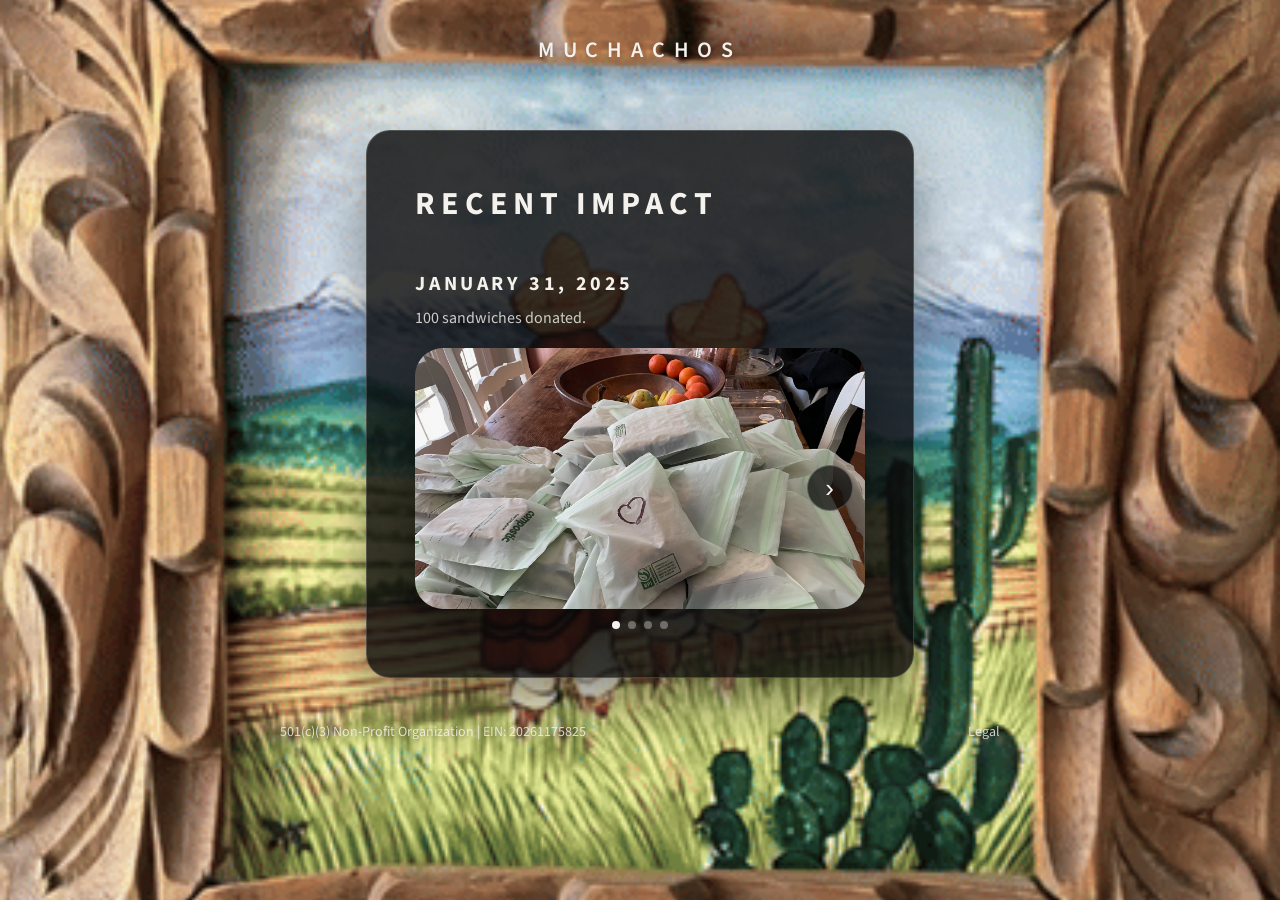
==== commit de26db4c: "Update footer with nonprofit tax reference" ====
--- a/recent/index.html
+++ b/recent/index.html
@@ -85,7 +85,7 @@
       </main>
 
       <footer class="site-footer">
-        <span class="footer-left">@Muchachos LLC 2026</span>
+        <span class="footer-left">501(c)(3) Non-Profit Organization | EIN: 20261175825</span>
         <span></span>
         <a class="footer-right" href="../legal.html">Legal</a>
       </footer>
